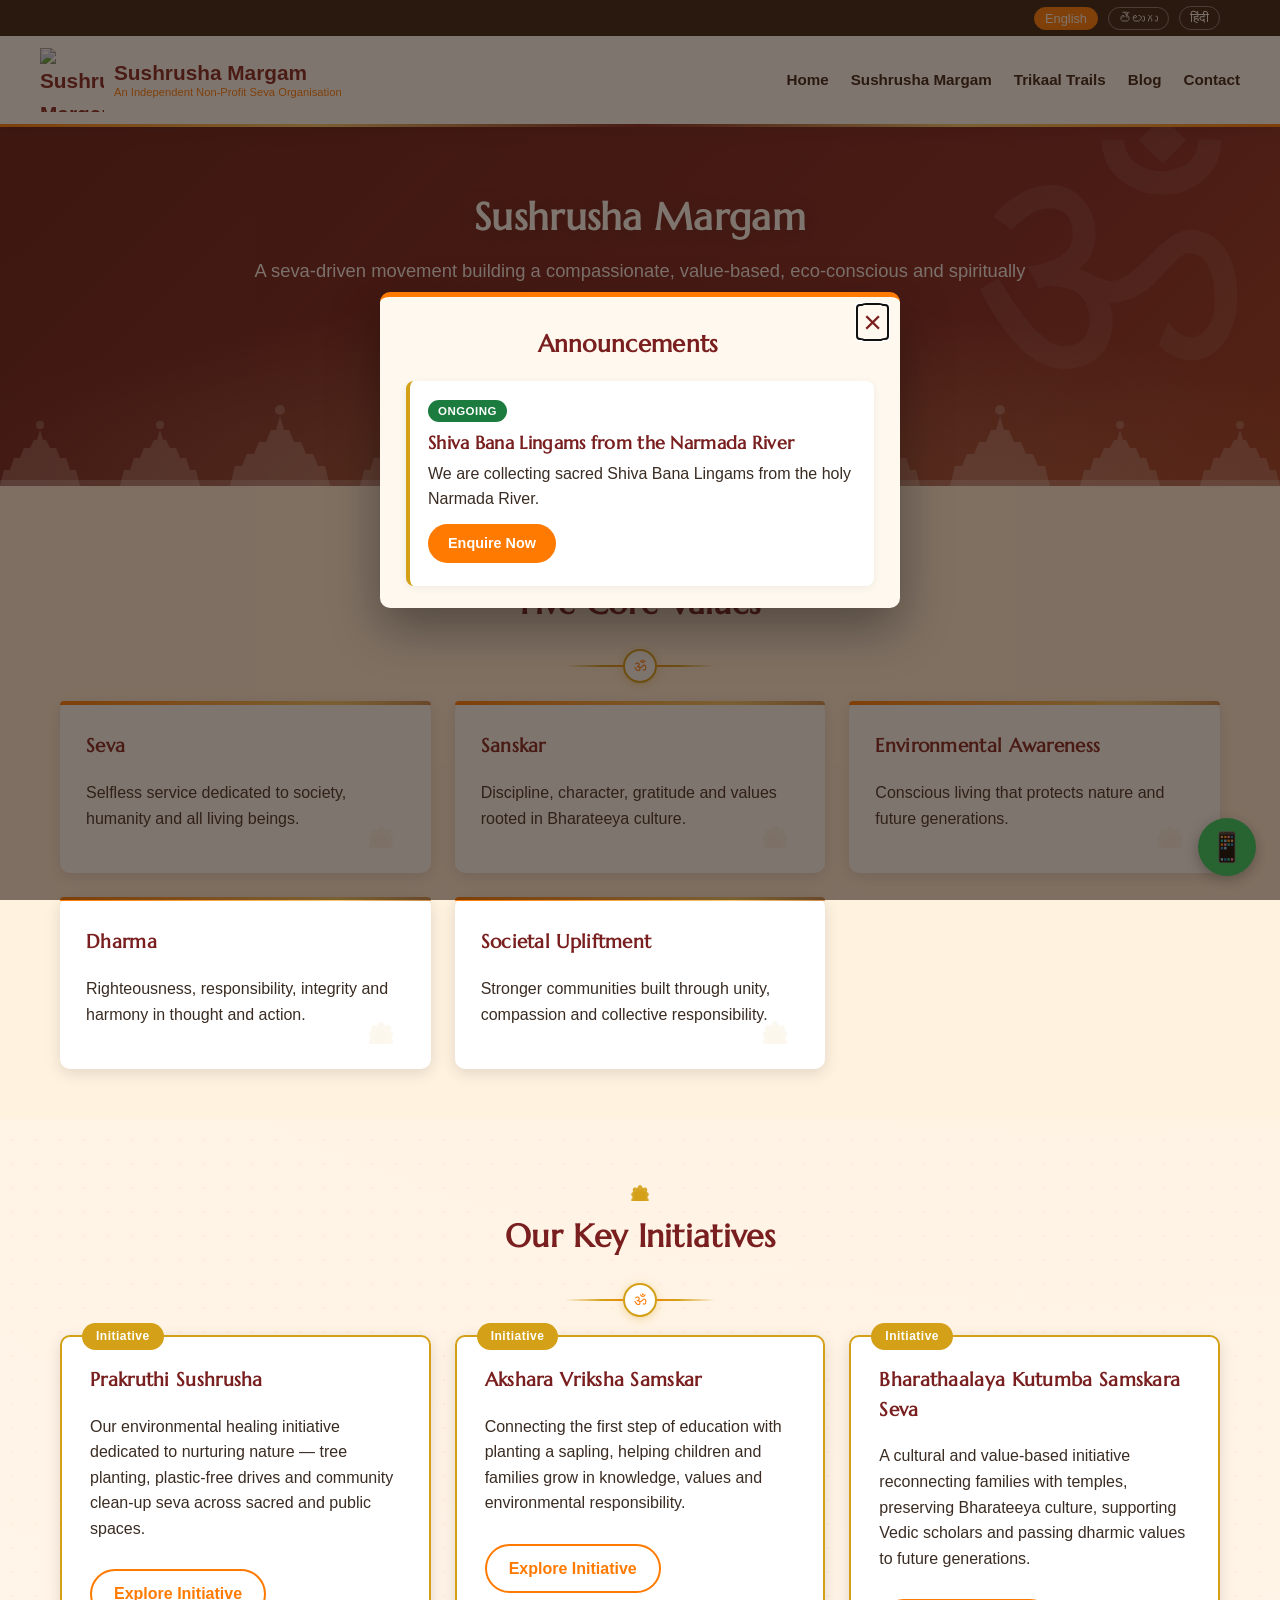
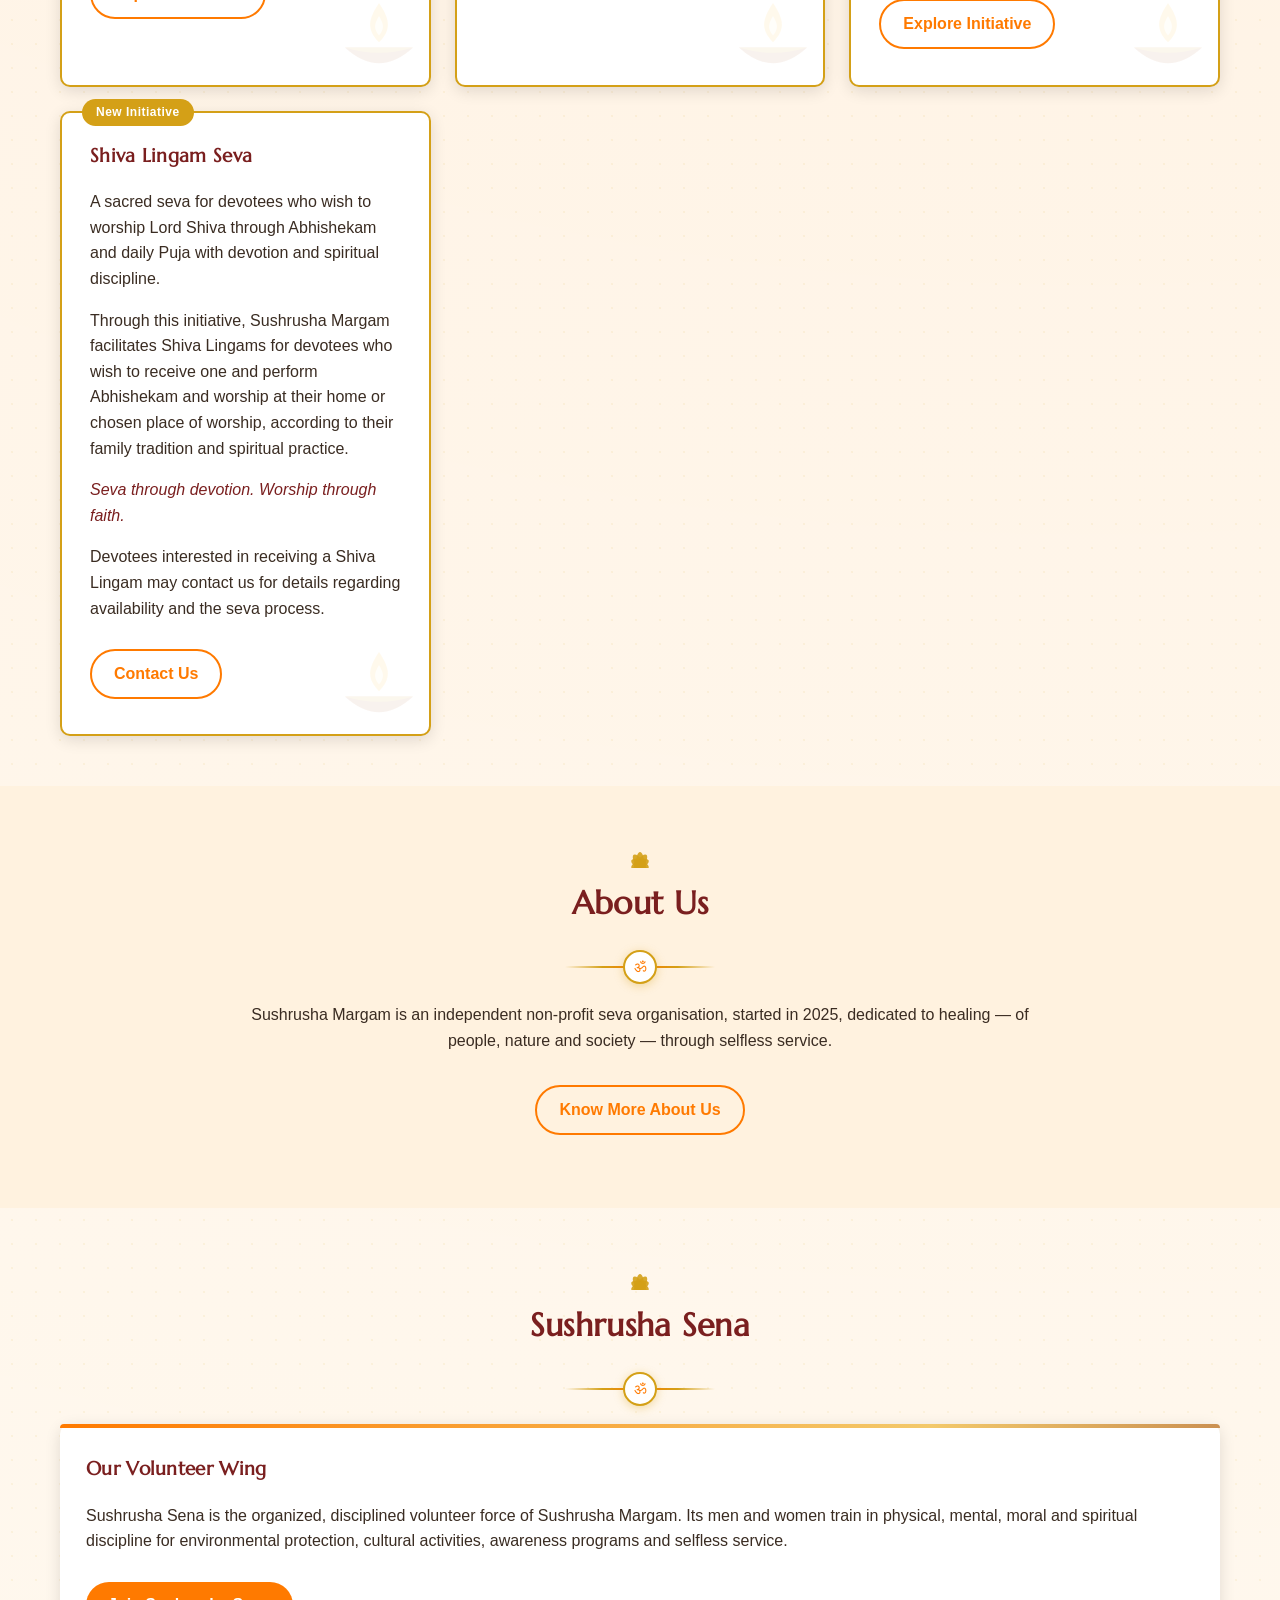
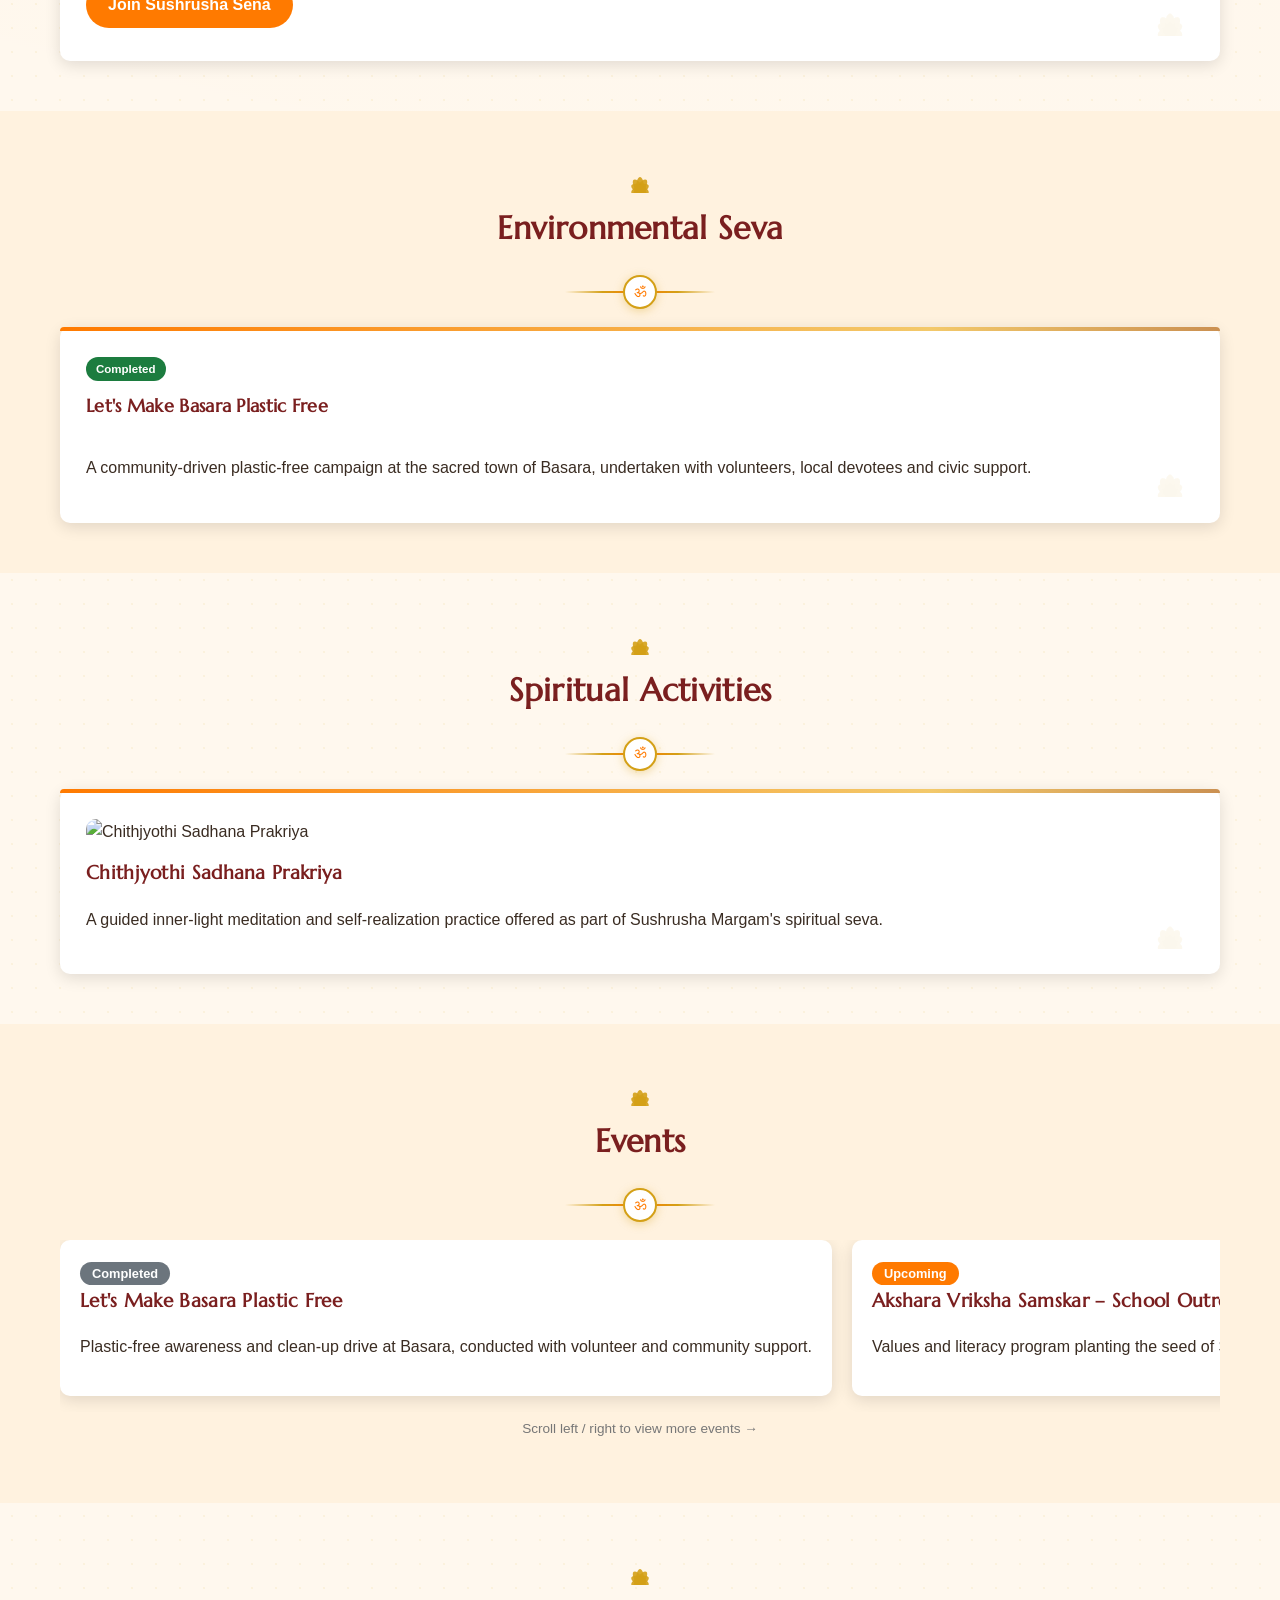
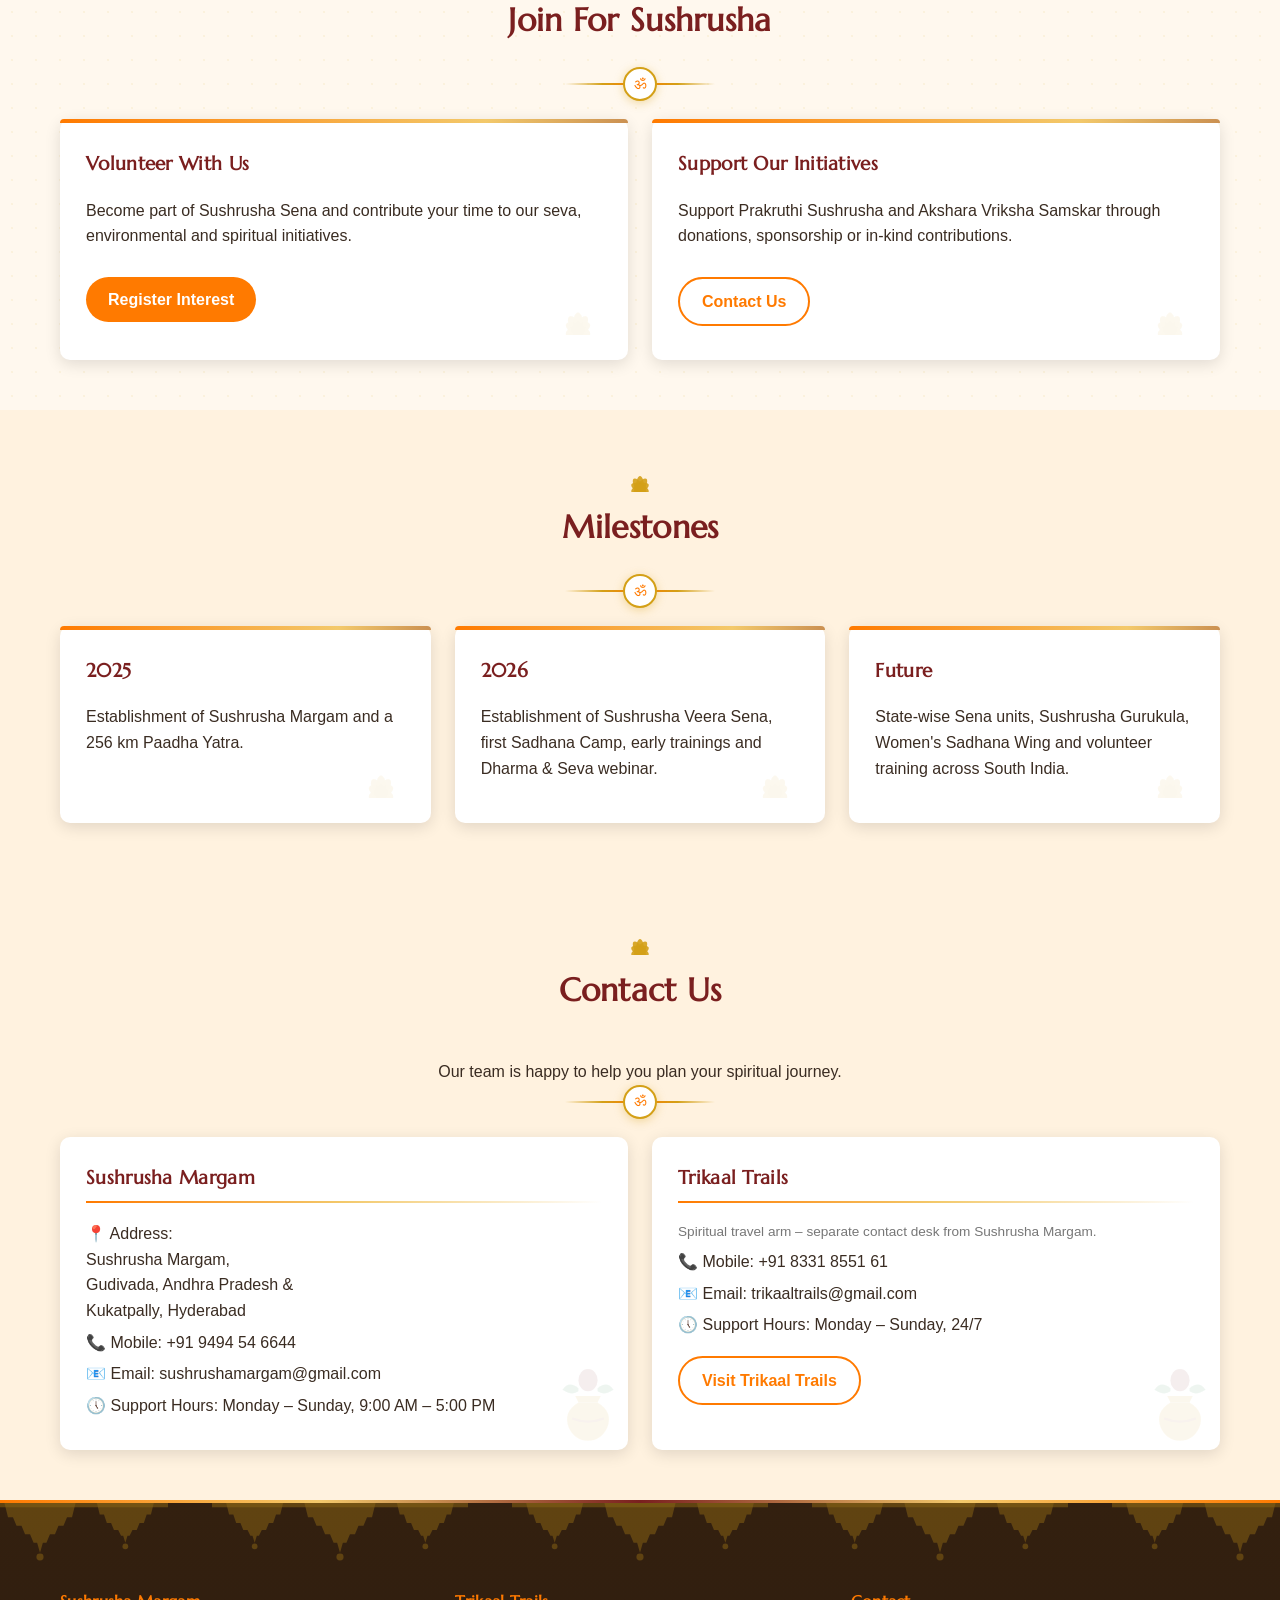
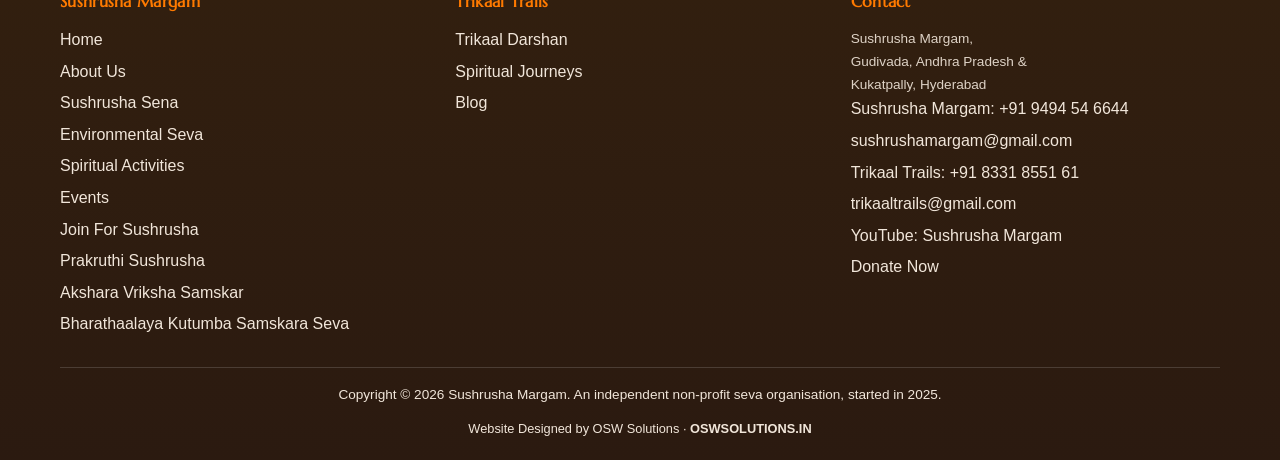
==== index.html @ 9a8a9781 "Update contact address and add announcement popup Address now lists Gudivada, Andhra Pradesh & Kukat" ====
<!DOCTYPE html>
<html lang="en">
<head>
<meta charset="UTF-8">
<meta name="viewport" content="width=device-width, initial-scale=1.0">
<title>Sushrusha Margam &ndash; Seva, Nature &amp; Spirituality</title><link rel="icon" type="image/jpeg" href="assets/sushrusha margam.jpeg">
<link rel="canonical" href="https://sushrushamargam.org/">
<meta property="og:title" content="Sushrusha Margam &ndash; Seva, Nature &amp; Spirituality">
<meta property="og:description" content="Sushrusha Margam - an independent non-profit seva organisation for Seva, Sanskar, environmental awareness, temple seva and spiritual growth, with Trikaal Trails pilgrimage journeys.">
<meta property="og:type" content="website">
<meta property="og:url" content="https://sushrushamargam.org/">
<meta property="og:image" content="https://sushrushamargam.org/assets/sushrusha%20margam.jpeg">
<meta name="twitter:card" content="summary_large_image">
<meta name="description" content="Sushrusha Margam - an independent non-profit seva organisation for Seva, Sanskar, environmental awareness, temple seva and spiritual growth, with Trikaal Trails pilgrimage journeys.">
<meta name="keywords" content="temple visit, Darshan Booking, Sacred journey, Pilgrimage tour, Spiritual retreat, Awakening, Enlightenment, Inner peace, Transformation, Breathwork, Meditation, Mindfulness, Rituals, Yoga, Chakras, Crystals, Energy healing, Grounding, Intuition, Cosmic connection, Divine, Gratitude, Purpose, Surrender, Sadhana, Chithjyothi, Jyothi, Spiritual journey, Darshan ticket, Yatra, Seva, Environmental, Temple renovation, Temple, Temple seva, Volunteer, Sushrusha, Spiritual way, Temple route map, Temple timings, Temple open, Temple close, Puja, Travel, Tour, Trips, Family, Group, Solo, Mantra, Prayer, Religion, Spiritual guidance, Wisdom, Soulwork, Selfcare, Reiki, Spirituality, Spiritual growth, Manifestation, God, Akashic, Consciousness, Empowerment, Historic Pilgrimages, Spiritual Retreat, Heritage temple, Cultural, Budget yatri, Hills, Shrine">
<link rel="stylesheet" href="css/style.css">
</head>
<body>

<div class="lang-bar">
  <div class="container">
    <button data-lang="en" class="active">English</button>
    <button data-lang="te">తెలుగు</button>
    <button data-lang="hi">हिंदी</button>
  </div>
</div>

<header class="site-header">
  <div class="container nav-wrap">
    <div class="logo">
      <img src="assets/sushrusha margam.jpeg" alt="Sushrusha Margam logo">
      <span class="logo-copy">Sushrusha Margam
      <span class="sub">An Independent Non-Profit Seva Organisation</span>
      </span>
    </div>
    <button class="nav-toggle" aria-label="Toggle navigation">&#9776;</button>
    <nav class="main-nav">
      <ul>
        <li><a href="index.html" data-i18n="nav.home">Home</a></li>
        <li class="has-dropdown">
          <a href="#sushrusha" data-i18n="nav.sushrusha">Sushrusha Margam</a>
          <ul class="dropdown-menu">
            <li><a href="about.html">About Us</a></li>
            <li><a href="#sena">Sushrusha Sena</a></li>
            <li><a href="prakruthi-sushrusha.html">Environmental Seva</a></li>
            <li><a href="#spiritual">Spiritual Activities</a></li>
            <li><a href="#events">Events</a></li>
            <li><a href="#join">Join Sushrusha</a></li>
          </ul>
        </li>
        <li class="has-dropdown">
          <a href="trikaal-trails.html" data-i18n="nav.trikaal">Trikaal Trails</a>
          <ul class="dropdown-menu">
            <li><a href="trikaal-trails.html#journeys" data-i18n="nav.trikaalDarshan">Trikaal Darshan</a></li>
            <li><a href="spiritual-journeys.html" data-i18n="nav.spiritualJourney">Spiritual Journeys</a></li>
            <li><a href="trikaal-trails.html#where-we-travel" data-i18n="nav.whereWeTravel">Where We Travel</a></li>
          </ul>
        </li>
        <li><a href="blog.html" data-i18n="nav.blog">Blog</a></li>
        <li><a href="#contact" data-i18n="nav.contact">Contact</a></li>
      </ul>
    </nav>
  </div>
</header>

<section class="hero" id="sushrusha">
  <div class="container">
    <h1 data-i18n="home.hero.title">Sushrusha Margam</h1>
    <p class="tagline">A seva-driven movement building a compassionate, value-based, eco-conscious and spiritually awakened society.</p>
    <div class="badge">Seva &bull; Sanskar &bull; Value &bull; Sustainability</div>
    <a href="https://forms.gle/1nZTn87Z29sHKEpX9" class="btn hero-btn" target="_blank" rel="noopener">Join For Sushrusha</a>
  </div>
</section>

<section class="alt" id="values">
  <div class="container">
    <div class="section-title">
      <h2>Five Core Values</h2>
      <div class="underline"></div>
    </div>
    <div class="grid">
      <div class="card"><h3>Seva</h3><p>Selfless service dedicated to society, humanity and all living beings.</p></div>
      <div class="card"><h3>Sanskar</h3><p>Discipline, character, gratitude and values rooted in Bharateeya culture.</p></div>
      <div class="card"><h3>Environmental Awareness</h3><p>Conscious living that protects nature and future generations.</p></div>
      <div class="card"><h3>Dharma</h3><p>Righteousness, responsibility, integrity and harmony in thought and action.</p></div>
      <div class="card"><h3>Societal Upliftment</h3><p>Stronger communities built through unity, compassion and collective responsibility.</p></div>
    </div>
  </div>
</section>

<!-- ===== Two Key Initiatives (highlighted) ===== -->
<section>
  <div class="container">
    <div class="section-title">
      <h2 data-i18n="home.initiatives.title">Our Key Initiatives</h2>
      <div class="underline"></div>
    </div>
    <div class="initiatives">
      <div class="initiative-card">
        <span class="tag" data-i18n="home.initiatives.prakruthi.tag">Initiative</span>
        <h3 data-i18n="home.initiatives.prakruthi.title">Prakruthi Sushrusha</h3>
        <p data-i18n="home.initiatives.prakruthi.desc">Our environmental healing initiative dedicated to nurturing
        nature &mdash; tree planting, plastic-free drives and community clean-up seva across sacred and public
        spaces.</p>
        <a href="prakruthi-sushrusha.html" class="btn outline">Explore Initiative</a>
      </div>
      <div class="initiative-card">
        <span class="tag" data-i18n="home.initiatives.akshara.tag">Initiative</span>
        <h3>Akshara Vriksha Samskar</h3>
        <p>Connecting the first step of education with planting a sapling, helping children and families grow in
        knowledge, values and environmental responsibility.</p>
        <a href="akshara-vriksha-samskar.html" class="btn outline">Explore Initiative</a>
      </div>
      <div class="initiative-card">
        <span class="tag">Initiative</span>
        <h3>Bharathaalaya Kutumba Samskara Seva</h3>
        <p>A cultural and value-based initiative reconnecting families with temples, preserving Bharateeya culture,
        supporting Vedic scholars and passing dharmic values to future generations.</p>
        <a href="bharathaalaya-seva.html" class="btn outline">Explore Initiative</a>
      </div>
      <div class="initiative-card">
        <span class="tag">New Initiative</span>
        <h3>Shiva Lingam Seva</h3>
        <p>A sacred seva for devotees who wish to worship Lord Shiva through Abhishekam and daily Puja with
        devotion and spiritual discipline.</p>
        <p>Through this initiative, Sushrusha Margam facilitates Shiva Lingams for devotees who wish to receive one
        and perform Abhishekam and worship at their home or chosen place of worship, according to their family
        tradition and spiritual practice.</p>
        <p style="font-style:italic;color:var(--maroon);">Seva through devotion. Worship through faith.</p>
        <p>Devotees interested in receiving a Shiva Lingam may contact us for details regarding availability and the
        seva process.</p>
        <a href="#contact" class="btn outline">Contact Us</a>
      </div>
    </div>
  </div>
</section>

<!-- ===== About Us ===== -->
<section class="alt" id="about">
  <div class="container">
    <div class="section-title">
      <h2 data-i18n="nav.about">About Us</h2>
      <div class="underline"></div>
    </div>
    <p data-i18n="home.footer.about" style="max-width:800px;margin:0 auto;text-align:center;">Sushrusha Margam is an
  independent, non-profit, dharma-based spiritual seva organization dedicated to nurturing disciplined individuals,
  responsible families and value-based communities through Seva, Dharma, discipline and spiritual awareness.</p>
    <p style="text-align:center;margin-top:20px;"><a href="about.html" class="btn outline">Know More About Us</a></p>
  </div>
</section>

<!-- ===== Sushrusha Sena ===== -->
<section id="sena">
  <div class="container">
    <div class="section-title">
      <h2 data-i18n="nav.sena">Sushrusha Sena</h2>
      <div class="underline"></div>
    </div>
    <div class="grid">
      <div class="card">
        <h3>Our Volunteer Wing</h3>
        <p>Sushrusha Sena is the organized, disciplined volunteer force of Sushrusha Margam. Its men and women train
        in physical, mental, moral and spiritual discipline for environmental protection, cultural activities,
        awareness programs and selfless service.</p>
        <a href="https://forms.gle/1nZTn87Z29sHKEpX9" class="btn" target="_blank" rel="noopener">Join Sushrusha Sena</a>
      </div>
    </div>
  </div>
</section>

<!-- ===== Environmental Seva ===== -->
<section class="alt" id="environmental">
  <div class="container">
    <div class="section-title">
      <h2 data-i18n="home.env.title">Environmental Seva</h2>
      <div class="underline"></div>
    </div>
    <div class="grid">
      <div class="card package-card">
        <span class="status" data-i18n="home.env.basara.status">Completed</span>
        <h3 data-i18n="home.env.basara.title">Let's Make Basara Plastic Free</h3>
        <p data-i18n="home.env.basara.desc">A community-driven plastic-free campaign at the sacred town of Basara,
        undertaken with volunteers, local devotees and civic support.</p>
      </div>
    </div>
  </div>
</section>

<!-- ===== Spiritual Activities ===== -->
<section id="spiritual">
  <div class="container">
    <div class="section-title">
      <h2 data-i18n="nav.spiritual">Spiritual Activities</h2>
      <div class="underline"></div>
    </div>
    <div class="grid">
      <div class="card">
        <img class="responsive" src="assets/WhatsApp Image 2026-08-13 at 3.52.43 PM.jpeg"
             alt="Chithjyothi Sadhana Prakriya"
             style="border-radius:var(--radius);margin-bottom:14px;">
        <h3 data-i18n="home.chithjyothi.title">Chithjyothi Sadhana Prakriya</h3>
        <p data-i18n="home.chithjyothi.desc">A guided inner-light meditation and self-realization practice offered
        as part of Sushrusha Margam's spiritual seva.</p>
      </div>
    </div>
  </div>
</section>

<!-- ===== Events (left-to-right scroll) ===== -->
<section class="alt" id="events">
  <div class="container">
    <div class="section-title">
      <h2 data-i18n="home.events.title">Events</h2>
      <div class="underline"></div>
    </div>
    <div class="events-scroll scroll-x">
      <div class="event-card">
        <span class="status-pill completed">Completed</span>
        <h3>Let's Make Basara Plastic Free</h3>
        <p>Plastic-free awareness and clean-up drive at Basara, conducted with volunteer and community support.</p>
      </div>
      <div class="event-card">
        <span class="status-pill upcoming">Upcoming</span>
        <h3>Akshara Vriksha Samskar &ndash; School Outreach</h3>
        <p>Values and literacy program planting the seed of Samskaram among young students.</p>
      </div>
      <div class="event-card">
        <span class="status-pill upcoming">Upcoming</span>
        <h3>Prakruthi Sushrusha &ndash; Tree Plantation Drive</h3>
        <p>Community tree-planting seva across public spaces and temple surroundings.</p>
      </div>
      <div class="event-card">
        <span class="status-pill upcoming">Upcoming</span>
        <h3>Chithjyothi Sadhana Prakriya &ndash; Meditation Camp</h3>
        <p>A guided group session of the inner-light meditation practice, open to all devotees.</p>
      </div>
    </div>
    <p class="scroll-hint" data-i18n="home.events.hint">Scroll left / right to view more events &rarr;</p>
  </div>
</section>

<!-- ===== Join For Sushrusha ===== -->
<section id="join">
  <div class="container">
    <div class="section-title">
      <h2 data-i18n="nav.join">Join For Sushrusha</h2>
      <div class="underline"></div>
    </div>
    <div class="grid">
      <div class="card">
        <h3>Volunteer With Us</h3>
        <p>Become part of Sushrusha Sena and contribute your time to our seva, environmental and spiritual
        initiatives.</p>
        <a href="https://forms.gle/1nZTn87Z29sHKEpX9" class="btn" target="_blank" rel="noopener">Register Interest</a>
      </div>
      <div class="card">
        <h3>Support Our Initiatives</h3>
        <p>Support Prakruthi Sushrusha and Akshara Vriksha Samskar through donations, sponsorship or in-kind
        contributions.</p>
        <a href="#contact" class="btn outline">Contact Us</a>
      </div>
    </div>
  </div>
</section>

<section class="alt" id="milestones">
  <div class="container">
    <div class="section-title">
      <h2>Milestones</h2>
      <div class="underline"></div>
    </div>
    <div class="grid">
      <div class="card"><h3>2025</h3><p>Establishment of Sushrusha Margam and a 256 km Paadha Yatra.</p></div>
      <div class="card"><h3>2026</h3><p>Establishment of Sushrusha Veera Sena, first Sadhana Camp, early trainings and Dharma &amp; Seva webinar.</p></div>
      <div class="card"><h3>Future</h3><p>State-wise Sena units, Sushrusha Gurukula, Women's Sadhana Wing and volunteer training across South India.</p></div>
    </div>
  </div>
</section>

<!-- ===== Contact ===== -->
<section class="alt" id="contact">
  <div class="container">
    <div class="section-title">
      <h2 data-i18n="contact.title">Contact Us</h2>
      <p data-i18n="contact.desc">Our team is happy to help you plan your spiritual journey.</p>
      <div class="underline"></div>
    </div>
    <div class="contact-grid">
      <div class="contact-card">
        <h3 data-i18n="contact.sushrusha">Sushrusha Margam</h3>
        <p>&#128205; <span data-i18n="contact.address">Address</span>:<br>
        Sushrusha Margam,<br>
        Gudivada, Andhra Pradesh &amp;<br>
        Kukatpally, Hyderabad</p>
        <p>&#128222; <span data-i18n="contact.mobile">Mobile</span>: +91 9494 54 6644</p>
        <p>&#128231; <span data-i18n="contact.email">Email</span>: sushrushamargam@gmail.com</p>
        <p>&#128340; <span data-i18n="contact.hours">Support Hours</span>: <span data-i18n="contact.sushrushaHours">Monday &ndash; Sunday, 9:00 AM &ndash; 5:00 PM</span></p>
      </div>
      <div class="contact-card">
        <h3 data-i18n="contact.trikaal">Trikaal Trails</h3>
        <p style="font-size:0.85rem;color:#777;">Spiritual travel arm &ndash; separate contact desk from Sushrusha Margam.</p>
        <p>&#128222; <span data-i18n="contact.mobile">Mobile</span>: +91 8331 8551 61</p>
        <p>&#128231; <span data-i18n="contact.email">Email</span>: trikaaltrails@gmail.com</p>
        <p>&#128340; <span data-i18n="contact.hours">Support Hours</span>: <span data-i18n="contact.trikaalHours">Monday &ndash; Sunday, 9:00 AM &ndash; 5:00 PM</span></p>
        <a href="trikaal-trails.html" class="btn outline">Visit Trikaal Trails</a>
      </div>
    </div>
  </div>
</section>

<footer class="site-footer">
  <div class="container">
    <div class="footer-grid">
      <div>
        <h4>Sushrusha Margam</h4>
        <ul>
          <li><a href="index.html">Home</a></li>
          <li><a href="about.html">About Us</a></li>
          <li><a href="#sena">Sushrusha Sena</a></li>
          <li><a href="#environmental">Environmental Seva</a></li>
          <li><a href="#spiritual">Spiritual Activities</a></li>
          <li><a href="#events">Events</a></li>
          <li><a href="#join">Join For Sushrusha</a></li>
          <li><a href="prakruthi-sushrusha.html">Prakruthi Sushrusha</a></li>
          <li><a href="akshara-vriksha-samskar.html">Akshara Vriksha Samskar</a></li>
          <li><a href="bharathaalaya-seva.html">Bharathaalaya Kutumba Samskara Seva</a></li>
        </ul>
      </div>
      <div>
        <h4>Trikaal Trails</h4>
        <ul>
          <li><a href="trikaal-trails.html">Trikaal Darshan</a></li>
          <li><a href="spiritual-journeys.html">Spiritual Journeys</a></li>
          <li><a href="blog.html">Blog</a></li>
        </ul>
      </div>
      <div>
        <h4>Contact</h4>
        <address class="footer-address">
          Sushrusha Margam,<br>
          Gudivada, Andhra Pradesh &amp;<br>
          Kukatpally, Hyderabad
        </address>
        <ul>
          <li>Sushrusha Margam: +91 9494 54 6644</li>
          <li>sushrushamargam@gmail.com</li>
          <li>Trikaal Trails: +91 8331 8551 61</li>
          <li>trikaaltrails@gmail.com</li>
          <li><a href="https://www.youtube.com/@SushrushaMargam" target="_blank" rel="noopener">YouTube: Sushrusha Margam</a></li>
          <li><a href="#contact">Donate Now</a></li>
        </ul>
      </div>
    </div>
    <p class="footer-bottom" data-i18n="footer.copyright">Copyright &copy; 2026 Sushrusha Margam. An independent non-profit seva organisation, started in 2025.</p>
    <p class="footer-credit">Website Designed by OSW Solutions &middot; <a href="https://oswsolutions.in" target="_blank" rel="noopener">OSWSOLUTIONS.IN</a></p>
  </div>
</footer>

<a href="https://wa.me/919494546644" target="_blank" rel="noopener" class="whatsapp-float" aria-label="Chat with Sushrusha Margam on WhatsApp">&#128241;</a>

<script src="js/i18n.js"></script>
<script src="js/main.js"></script>
</body>
</html>
---- css/style.css ----
/* ===== Shared styles for Sushrusha Margam / Trikaal Trails site ===== */
@import url('https://fonts.googleapis.com/css2?family=Marcellus&family=Noto+Serif+Telugu:wght@400;600;700&display=swap');

:root {
  --saffron: #ff7a00;
  --maroon: #7a1f1f;
  --gold: #d4a017;
  --cream: #fff8ee;
  --dark: #2b1a10;
  --text: #3a2c22;
  --green: #1c7c3f;
  --radius: 10px;
  --shadow: 0 4px 16px rgba(0,0,0,0.12);
}

* { box-sizing: border-box; }

body {
  margin: 0;
  font-family: 'Segoe UI', Tahoma, Verdana, sans-serif;
  color: var(--text);
  background: var(--cream);
  line-height: 1.6;
  overflow-x: hidden;
}

h1, h2, h3, h4 { color: var(--maroon); margin-top: 0; }

a { color: var(--saffron); text-decoration: none; }
a:hover { text-decoration: underline; }

img.responsive { max-width: 100%; height: auto; display: block; }

.container {
  max-width: 1200px;
  margin: 0 auto;
  padding: 0 20px;
}

/* ---- Top language bar ---- */
.lang-bar {
  background: var(--dark);
  color: #fff;
  font-size: 0.85rem;
  padding: 6px 0;
}
.lang-bar .container {
  display: flex;
  justify-content: flex-end;
  align-items: center;
  gap: 10px;
}
.lang-bar button {
  background: transparent;
  border: 1px solid rgba(255,255,255,0.4);
  color: #fff;
  padding: 3px 10px;
  border-radius: 20px;
  cursor: pointer;
  font-size: 0.8rem;
}
.lang-bar button.active,
.lang-bar button:hover {
  background: var(--saffron);
  border-color: var(--saffron);
}

/* ---- Header / Nav ---- */
header.site-header {
  background: #fff;
  box-shadow: var(--shadow);
  position: sticky;
  top: 0;
  z-index: 200;
}
.nav-wrap {
  display: flex;
  align-items: center;
  justify-content: space-between;
  padding: 12px 0;
}
.logo { display: flex; align-items: center; gap: 10px; font-weight: 700; color: var(--maroon); font-size: 1.3rem; }
.logo img { width: 64px; height: 64px; object-fit: contain; display: block; }
.logo-copy { display: flex; flex-direction: column; line-height: 1.2; }
.logo span.sub { display: block; font-size: 0.7rem; color: var(--saffron); font-weight: 400; }

nav.main-nav ul {
  list-style: none;
  display: flex;
  gap: 22px;
  margin: 0;
  padding: 0;
  align-items: center;
}
nav.main-nav li { position: relative; }
nav.main-nav a { color: var(--dark); font-weight: 600; font-size: 0.95rem; }
nav.main-nav a:hover { color: var(--saffron); text-decoration: none; }

nav.main-nav .dropdown-menu {
  display: none;
  position: absolute;
  top: 100%;
  left: 0;
  background: #fff;
  box-shadow: var(--shadow);
  border-radius: var(--radius);
  min-width: 200px;
  padding: 8px 0;
  list-style: none;
  margin: 0;
}
nav.main-nav li:hover .dropdown-menu { display: block; }
nav.main-nav .dropdown-menu li a { display: block; padding: 8px 16px; font-weight: 500; }

.nav-toggle { display: none; background: none; border: none; font-size: 1.6rem; cursor: pointer; color: var(--maroon); }

/* ---- Hero ---- */
.hero {
  background: linear-gradient(135deg, var(--maroon), var(--saffron));
  color: #fff;
  padding: 60px 0;
  text-align: center;
}
.hero h1 { color: #fff; font-size: 2.4rem; margin-bottom: 8px; }
.hero p.tagline { font-size: 1.15rem; opacity: 0.95; max-width: 800px; margin: 0 auto; }
.hero .badge { display: inline-block; margin-top: 14px; background: rgba(255,255,255,0.15); padding: 8px 18px; border-radius: 30px; font-size: 0.9rem; }
.hero .hero-btn { margin-left: 10px; background: #fff; color: var(--maroon); }
.hero .hero-btn:hover { background: var(--gold); color: #fff; }

/* ---- Tabs (Journey / Spiritual / Alone) ---- */
.tabs-nav {
  display: flex;
  justify-content: center;
  gap: 10px;
  flex-wrap: wrap;
  margin: 30px 0 10px;
}
.tabs-nav button {
  background: #fff;
  border: 2px solid var(--saffron);
  color: var(--saffron);
  padding: 10px 26px;
  border-radius: 30px;
  font-weight: 700;
  cursor: pointer;
  transition: 0.2s;
}
.tabs-nav button.active, .tabs-nav button:hover {
  background: var(--saffron);
  color: #fff;
}
.tab-panel { display: none; background: #fff; border-radius: var(--radius); box-shadow: var(--shadow); padding: 30px; max-width: 800px; margin: 0 auto 40px; text-align: center; }
.tab-panel.active { display: block; }
.tab-panel .callout { color: var(--maroon); font-weight: 800; letter-spacing: 1px; margin-top: 10px; font-size: 1.1rem; }

/* ---- Sections ---- */
section { padding: 50px 0; }
section.alt { background: #fff2df; }
.content-page .prose { max-width: 900px; }
.content-page .prose h2 { margin-bottom: 14px; }
.content-page .prose h3 { margin-top: 26px; }
.content-page .prose ul { padding-left: 22px; }
.content-page .prose li { margin-bottom: 8px; }
.content-page .callout { color: var(--maroon); font-weight: 800; letter-spacing: 0.4px; }
.section-title { text-align: center; margin-bottom: 34px; }
.section-title h2 { font-size: 2rem; }
.section-title .underline { width: 70px; height: 4px; background: var(--saffron); margin: 10px auto 0; border-radius: 4px; }

/* ---- Cards grid ---- */
.grid { display: grid; grid-template-columns: repeat(auto-fit, minmax(280px, 1fr)); gap: 24px; }
.card {
  background: #fff;
  border-radius: var(--radius);
  box-shadow: var(--shadow);
  padding: 26px;
  border-top: 4px solid var(--saffron);
}
.card ul { padding-left: 20px; margin: 12px 0; }
.card ul li { margin-bottom: 6px; }
.btn {
  display: inline-block;
  background: var(--saffron);
  color: #fff;
  padding: 10px 22px;
  border-radius: 30px;
  font-weight: 700;
  border: none;
  cursor: pointer;
  margin-top: 12px;
}
.btn:hover { background: var(--maroon); color: #fff; text-decoration: none; }
.btn.outline { background: transparent; color: var(--saffron); border: 2px solid var(--saffron); }
.btn.outline:hover { background: var(--saffron); color: #fff; }

/* ---- Initiatives highlight ---- */
.initiatives { display: grid; grid-template-columns: repeat(auto-fit, minmax(300px, 1fr)); gap: 24px; }
.initiative-card {
  background: #fff;
  border: 2px solid var(--gold);
  border-radius: var(--radius);
  padding: 28px;
  box-shadow: var(--shadow);
  position: relative;
}
.initiative-card .tag {
  position: absolute; top: -14px; left: 20px;
  background: var(--gold); color: #fff;
  padding: 4px 14px; border-radius: 20px; font-size: 0.75rem; font-weight: 700; letter-spacing: 0.5px;
}

/* ---- Package cards (Trikaal upcoming packages) ---- */
.package-card { display: flex; flex-direction: column; height: 100%; }
.package-card h3 { font-size: 1.15rem; }
.package-card .status {
  align-self: flex-start;
  background: var(--green);
  color: #fff;
  font-size: 0.72rem;
  font-weight: 700;
  padding: 3px 10px;
  border-radius: 20px;
  margin-bottom: 10px;
}
.package-card .status.completed { background: #6c757d; }
.package-card .meta { font-size: 0.88rem; color: #555; margin: 4px 0; }
.package-card .price { font-weight: 800; color: var(--maroon); font-size: 1.1rem; margin-top: auto; padding-top: 10px; }

/* ---- Inclusions / Exclusions / Price panels (journey detail + listing) ---- */
.package-info { display: grid; grid-template-columns: repeat(auto-fit, minmax(260px, 1fr)); gap: 22px; margin-top: 10px; }
.info-panel { background: #fff; border-radius: var(--radius); box-shadow: var(--shadow); padding: 24px; border-top: 4px solid var(--gold); }
.info-panel.incl { border-top-color: var(--green); }
.info-panel.excl { border-top-color: var(--maroon); }
.info-panel h3 { font-size: 1.1rem; margin-bottom: 12px; }
.info-panel ul { padding-left: 20px; margin: 0; }
.info-panel ul li { margin-bottom: 7px; }
.price-note { background: #fff2df; border-left: 4px solid var(--gold); border-radius: 6px; padding: 16px 20px; font-size: 0.92rem; }

/* ---- Footer address block ---- */
.footer-address { font-size: 0.85rem; line-height: 1.7; opacity: 0.9; font-style: normal; }

/* ---- Journeys table + horizontal scroll ---- */
.scroll-x {
  overflow-x: auto;
  -webkit-overflow-scrolling: touch;
  cursor: grab;
  scroll-behavior: smooth;
  padding-bottom: 10px;
}
.scroll-x:active { cursor: grabbing; }
.scroll-x::-webkit-scrollbar { height: 8px; }
.scroll-x::-webkit-scrollbar-thumb { background: var(--saffron); border-radius: 4px; }

table.journeys-table {
  width: 100%;
  min-width: 700px;
  border-collapse: collapse;
  background: #fff;
  box-shadow: var(--shadow);
  border-radius: var(--radius);
  overflow: hidden;
}
table.journeys-table th, table.journeys-table td {
  padding: 14px 16px;
  text-align: left;
  border-bottom: 1px solid #eee;
  white-space: nowrap;
}
table.journeys-table th { background: var(--maroon); color: #fff; }
table.journeys-table tr:hover td { background: #fff2df; }
.status-pill { padding: 4px 12px; border-radius: 20px; font-size: 0.8rem; font-weight: 700; color: #fff; }
.status-pill.upcoming { background: var(--saffron); }
.status-pill.completed { background: #6c757d; }

.journey-filter { display: flex; flex-wrap: wrap; justify-content: center; gap: 12px; margin-bottom: 24px; }
.journey-filter button { background: #fff; border: 2px solid var(--maroon); color: var(--maroon); padding: 8px 20px; border-radius: 30px; font-weight: 700; cursor: pointer; }
.journey-filter button.active { background: var(--maroon); color: #fff; }

/* ---- Events left-right scroll ---- */
.events-scroll {
  display: flex;
  gap: 20px;
  overflow-x: auto;
  padding-bottom: 16px;
  scroll-snap-type: x mandatory;
}
.events-scroll .event-card {
  scroll-snap-align: start;
  min-width: 280px;
  background: #fff;
  border-radius: var(--radius);
  box-shadow: var(--shadow);
  padding: 20px;
  flex: 0 0 auto;
}
.events-scroll .event-card .status { display: inline-block; margin-bottom: 8px; }
.scroll-hint { text-align: center; font-size: 0.85rem; color: #777; margin-top: 6px; }

/* ---- Journey detail sections ---- */
.journey-detail { background: #fff; border-radius: var(--radius); box-shadow: var(--shadow); padding: 32px; margin-bottom: 40px; scroll-margin-top: 100px; }
.journey-detail h3 { font-size: 1.5rem; }
.journey-detail .day-block { margin-bottom: 18px; padding-left: 14px; border-left: 3px solid var(--saffron); }
.journey-detail .day-block h4 { margin-bottom: 6px; color: var(--dark); }
.journey-detail .highlights ul { columns: 2; }
.note-box { background: #fff2df; border-left: 4px solid var(--gold); padding: 14px 18px; margin-top: 20px; font-size: 0.9rem; }

/* ---- Contact ---- */
.contact-grid { display: grid; grid-template-columns: repeat(auto-fit, minmax(300px, 1fr)); gap: 24px; }
.contact-card { background: #fff; border-radius: var(--radius); box-shadow: var(--shadow); padding: 26px; }
.contact-card h3 { border-bottom: 2px solid var(--saffron); padding-bottom: 10px; }
.contact-card p { margin: 6px 0; }

form.enquiry { max-width: 600px; margin: 0 auto; background: #fff; padding: 30px; border-radius: var(--radius); box-shadow: var(--shadow); }
form.enquiry input, form.enquiry select, form.enquiry textarea {
  width: 100%; padding: 10px; margin-bottom: 14px; border: 1px solid #ddd; border-radius: 6px; font-family: inherit;
}

/* ---- Footer ---- */
footer.site-footer { background: var(--dark); color: #f1e6da; padding: 40px 0 20px; }
footer.site-footer h4 { color: var(--saffron); margin-bottom: 12px; }
footer.site-footer a { color: #f1e6da; }
.footer-grid { display: grid; grid-template-columns: repeat(auto-fit, minmax(220px, 1fr)); gap: 26px; margin-bottom: 24px; }
.footer-grid ul { list-style: none; padding: 0; margin: 0; }
.footer-grid ul li { margin-bottom: 6px; }
.footer-bottom { text-align: center; border-top: 1px solid rgba(255,255,255,0.15); padding-top: 16px; font-size: 0.85rem; }
.footer-credit { text-align: center; margin: 8px 0 0; font-size: 0.8rem; color: #f1e6da; }
.footer-credit a { color: var(--saffron); font-weight: 700; }
.destinations-list { font-size: 0.85rem; line-height: 1.8; opacity: 0.9; }

/* ---- WhatsApp float ---- */
.whatsapp-float {
  position: fixed;
  bottom: 24px;
  right: 24px;
  background: #25D366;
  width: 58px;
  height: 58px;
  border-radius: 50%;
  display: flex;
  align-items: center;
  justify-content: center;
  box-shadow: 0 4px 14px rgba(0,0,0,0.3);
  z-index: 500;
  font-size: 1.8rem;
  color: #fff;
}
.whatsapp-float:hover { transform: scale(1.08); text-decoration: none; }

/* ---- Responsive ---- */
@media (max-width: 900px) {
  nav.main-nav ul { position: absolute; top: 100%; left: 0; right: 0; background: #fff; flex-direction: column; align-items: flex-start; padding: 10px 20px; box-shadow: var(--shadow); display: none; }
  nav.main-nav ul.open { display: flex; }
  nav.main-nav li { width: 100%; }
  nav.main-nav .dropdown-menu { position: static; box-shadow: none; padding-left: 12px; display: none; }
  nav.main-nav li.open .dropdown-menu { display: block; }
  .nav-toggle { display: block; }
  .journey-detail .highlights ul { columns: 1; }
}

@media (max-width: 520px) {
  .logo img { width: 48px; height: 48px; }
  .logo { font-size: 1.05rem; }
  .logo span.sub { font-size: 0.6rem; }
  .hero .hero-btn { margin: 14px 0 0; }
}

/* =====================================================================
   DEVOTIONAL LAYER
   Temple-inspired typography, gold ornamentation and gentle motion.
   Everything below is additive - it re-skins the base styles above.
   ===================================================================== */

:root {
  --gold-light: #f3c96b;
  --gold-deep: #b8860b;
  --ease-soft: cubic-bezier(0.22, 0.61, 0.36, 1);
}

html { scroll-behavior: smooth; }

/* Fine gold lattice, like a temple floor pattern behind the cream. */
body {
  background-color: var(--cream);
  background-image:
    radial-gradient(circle, rgba(212,160,23,0.10) 0.5px, transparent 1.4px),
    radial-gradient(circle at 85% -10%, rgba(255,122,0,0.07), transparent 55%);
  background-size: 24px 24px, 100% 100%;
}

h1, h2, h3, h4 { font-family: 'Marcellus', 'Georgia', 'Segoe UI', serif; letter-spacing: 0.3px; }
:lang(te) body, html[lang="te"] body { font-family: 'Noto Serif Telugu', 'Segoe UI', sans-serif; }

/* ---- Header: gold thread + sticky shrink ---- */
header.site-header {
  border-bottom: 3px solid transparent;
  border-image: linear-gradient(90deg, var(--saffron), var(--gold-light), var(--maroon), var(--gold-light), var(--saffron)) 1;
  transition: box-shadow 0.35s var(--ease-soft), background 0.35s var(--ease-soft);
}
header.site-header.scrolled { background: rgba(255,255,255,0.94); backdrop-filter: blur(8px); box-shadow: 0 8px 24px rgba(122,31,31,0.16); }

/* Nav links draw a saffron thread on hover. */
nav.main-nav > ul > li > a { position: relative; padding-bottom: 4px; transition: color 0.25s; }
nav.main-nav > ul > li > a::after {
  content: '';
  position: absolute; left: 0; bottom: 0; height: 2px; width: 0;
  background: linear-gradient(90deg, var(--saffron), var(--gold-light));
  border-radius: 2px;
  transition: width 0.3s var(--ease-soft);
}
nav.main-nav > ul > li > a:hover::after { width: 100%; }

@media (min-width: 901px) {
  nav.main-nav .dropdown-menu {
    display: block;
    opacity: 0; visibility: hidden;
    transform: translateY(12px);
    transition: opacity 0.25s var(--ease-soft), transform 0.25s var(--ease-soft), visibility 0.25s;
    border-top: 3px solid var(--saffron);
  }
  nav.main-nav li:hover .dropdown-menu { opacity: 1; visibility: visible; transform: translateY(0); }
  nav.main-nav .dropdown-menu li a { transition: background 0.2s, padding-left 0.25s var(--ease-soft); }
  nav.main-nav .dropdown-menu li a:hover { background: #fff2df; padding-left: 22px; text-decoration: none; }
}

/* ---- Hero: slow aarti-like glow, Om watermark, falling petals ---- */
.hero {
  position: relative;
  overflow: hidden;
  background: linear-gradient(135deg, #5d1414 0%, var(--maroon) 32%, #c4551a 68%, var(--saffron) 100%);
  background-size: 220% 220%;
  animation: auraShift 20s ease-in-out infinite;
}
.hero::before {
  content: '\0950';
  position: absolute; right: 3%; top: 50%;
  transform: translateY(-50%);
  font-size: 20rem; line-height: 1;
  font-family: 'Noto Serif Telugu', serif;
  color: #fff; opacity: 0.08;
  pointer-events: none;
  animation: omBreath 7s ease-in-out infinite;
}
.hero::after {
  content: '';
  position: absolute; left: 50%; bottom: -55%;
  width: 120%; height: 110%;
  transform: translateX(-50%);
  background: radial-gradient(ellipse at center, rgba(255,214,140,0.30), transparent 62%);
  pointer-events: none;
  animation: diyaGlow 5s ease-in-out infinite;
}
.hero .container { position: relative; z-index: 2; }
.hero h1 { text-shadow: 0 2px 18px rgba(0,0,0,0.28); }
.hero .badge {
  border: 1px solid rgba(255,255,255,0.35);
  backdrop-filter: blur(4px);
  animation: badgeGlow 4s ease-in-out infinite;
}

.petal {
  position: absolute; top: -8%;
  width: 10px; height: 14px;
  background: linear-gradient(180deg, var(--gold-light), var(--saffron));
  border-radius: 50% 50% 50% 50% / 60% 60% 40% 40%;
  opacity: 0.75;
  pointer-events: none;
  z-index: 1;
  animation: petalFall linear infinite;
}

/* Badge + button sit on one row: align their middles, not their text baselines. */
.hero .badge, .hero .hero-btn {
  vertical-align: middle;
  margin-top: 18px;
  line-height: 1.4;
}
.hero .hero-btn { margin-left: 12px; }

/* ---- Section titles: gold ornament with an Om medallion ---- */
.section-title h2 { position: relative; display: inline-block; }
.section-title .underline {
  position: relative;
  width: 150px; height: 2px;
  background: linear-gradient(90deg, transparent, var(--gold), var(--saffron), var(--gold), transparent);
  border-radius: 0;
}
.section-title .underline::after {
  content: '\0950';
  position: absolute; left: 50%; top: 50%;
  transform: translate(-50%, -50%);
  width: 30px; height: 30px;
  display: flex; align-items: center; justify-content: center;
  background: #fff;
  color: var(--saffron);
  font-size: 0.95rem;
  border: 2px solid var(--gold);
  border-radius: 50%;
  box-shadow: 0 2px 10px rgba(212,160,23,0.35);
  animation: omSpinGlow 6s ease-in-out infinite;
}

/* ---- Cards: flowing gold crest, lift on hover ---- */
.card, .initiative-card, .contact-card, .journey-detail, .events-scroll .event-card {
  position: relative;
  transition: transform 0.4s var(--ease-soft), box-shadow 0.4s var(--ease-soft);
}
.card { border-top-color: transparent; }
.card::before {
  content: '';
  position: absolute; top: -4px; left: 0; right: 0; height: 4px;
  border-radius: var(--radius) var(--radius) 0 0;
  background: linear-gradient(90deg, var(--saffron), var(--gold-light), var(--maroon), var(--gold-light), var(--saffron));
  background-size: 300% 100%;
  animation: goldFlow 8s linear infinite;
}
.card:hover, .initiative-card:hover, .contact-card:hover, .events-scroll .event-card:hover {
  transform: translateY(-7px);
  box-shadow: 0 18px 38px rgba(122,31,31,0.18);
}
.initiative-card .tag { transition: transform 0.3s var(--ease-soft); }
.initiative-card:hover .tag { transform: translateY(-3px) scale(1.05); }
.contact-card h3 { border-bottom: none; position: relative; }
.contact-card h3::after {
  content: '';
  position: absolute; left: 0; bottom: 0; height: 2px; width: 100%;
  background: linear-gradient(90deg, var(--saffron), var(--gold-light), transparent);
}

/* ---- Buttons: lamp-light sweep ---- */
.btn, .tabs-nav button, .journey-filter button, .lang-bar button {
  position: relative;
  overflow: hidden;
  transition: transform 0.3s var(--ease-soft), background 0.3s, color 0.3s, box-shadow 0.3s;
}
.btn::after {
  content: '';
  position: absolute; top: 0; left: -130%;
  width: 55%; height: 100%;
  background: linear-gradient(120deg, transparent, rgba(255,255,255,0.5), transparent);
  transform: skewX(-22deg);
}
.btn:hover::after { animation: shineSweep 0.85s var(--ease-soft); }
.btn:hover { transform: translateY(-2px); box-shadow: 0 10px 22px rgba(255,122,0,0.32); }
.btn.outline:hover { box-shadow: 0 10px 22px rgba(122,31,31,0.22); }
.tabs-nav button:hover, .journey-filter button:hover { transform: translateY(-2px); box-shadow: 0 8px 18px rgba(255,122,0,0.25); }
.tabs-nav button.active { box-shadow: 0 8px 20px rgba(255,122,0,0.35); }

/* ---- Tabs / panels ---- */
.tab-panel { border-top: 4px solid transparent; }
.tab-panel.active { animation: riseIn 0.5s var(--ease-soft); }
.tab-panel .callout { color: var(--maroon); }

/* ---- Journeys table ---- */
table.journeys-table th { background: linear-gradient(135deg, #5d1414, var(--maroon)); letter-spacing: 0.4px; }
table.journeys-table tbody tr { transition: background 0.3s, box-shadow 0.3s; }
table.journeys-table tbody tr:hover { box-shadow: inset 4px 0 0 var(--saffron); }
.status-pill.upcoming { animation: pillPulse 2.6s ease-in-out infinite; }
.journey-detail .day-block { transition: border-color 0.3s, background 0.3s, padding-left 0.3s var(--ease-soft); border-radius: 0 6px 6px 0; }
.journey-detail .day-block:hover { border-left-color: var(--gold); background: #fff8ee; padding-left: 20px; }
.note-box { position: relative; }

/* ---- Footer: gold thread on top, links slide ---- */
footer.site-footer {
  border-top: 3px solid transparent;
  border-image: linear-gradient(90deg, var(--saffron), var(--gold-light), var(--maroon), var(--gold-light), var(--saffron)) 1;
  background: linear-gradient(180deg, #33200f, var(--dark));
}
.footer-grid ul li a { display: inline-block; transition: transform 0.25s var(--ease-soft), color 0.25s; }
.footer-grid ul li a:hover { transform: translateX(5px); color: var(--saffron); text-decoration: none; }

/* ---- WhatsApp float: gentle prayer-bell pulse ---- */
.whatsapp-float { transition: transform 0.3s var(--ease-soft), box-shadow 0.3s; }
.whatsapp-float::before {
  content: '';
  position: absolute; inset: 0;
  border-radius: 50%;
  box-shadow: 0 0 0 0 rgba(37,211,102,0.55);
  animation: bellRing 2.6s ease-out infinite;
}

/* ---- Back to top (created by main.js) ---- */
.to-top {
  position: fixed; bottom: 96px; right: 24px;
  width: 46px; height: 46px;
  display: flex; align-items: center; justify-content: center;
  background: linear-gradient(135deg, var(--saffron), var(--gold-deep));
  color: #fff; font-size: 1.2rem;
  border: none; border-radius: 50%;
  box-shadow: 0 4px 14px rgba(0,0,0,0.28);
  cursor: pointer; z-index: 499;
  opacity: 0; visibility: hidden; transform: translateY(14px);
  transition: opacity 0.35s var(--ease-soft), transform 0.35s var(--ease-soft), visibility 0.35s;
}
.to-top.show { opacity: 1; visibility: visible; transform: translateY(0); }
.to-top:hover { transform: translateY(-3px) scale(1.06); }

/* ---- Scroll reveal (class applied by main.js, so no-JS pages stay visible) ---- */
.reveal { opacity: 0; transform: translateY(26px); transition: opacity 0.75s var(--ease-soft), transform 0.75s var(--ease-soft); }
.reveal.in-view { opacity: 1; transform: none; }

/* ---- Keyframes ---- */
@keyframes auraShift {
  0%, 100% { background-position: 0% 50%; }
  50% { background-position: 100% 50%; }
}
@keyframes omBreath {
  0%, 100% { opacity: 0.07; transform: translateY(-50%) scale(1); }
  50% { opacity: 0.13; transform: translateY(-50%) scale(1.05); }
}
@keyframes diyaGlow {
  0%, 100% { opacity: 0.55; }
  50% { opacity: 1; }
}
@keyframes badgeGlow {
  0%, 100% { box-shadow: 0 0 0 rgba(255,214,140,0); }
  50% { box-shadow: 0 0 22px rgba(255,214,140,0.55); }
}
@keyframes omSpinGlow {
  0%, 100% { box-shadow: 0 2px 10px rgba(212,160,23,0.35); transform: translate(-50%, -50%) scale(1); }
  50% { box-shadow: 0 2px 20px rgba(255,122,0,0.6); transform: translate(-50%, -50%) scale(1.1); }
}
@keyframes goldFlow {
  0% { background-position: 0% 0; }
  100% { background-position: 300% 0; }
}
@keyframes shineSweep {
  0% { left: -130%; }
  100% { left: 130%; }
}
@keyframes riseIn {
  from { opacity: 0; transform: translateY(18px); }
  to { opacity: 1; transform: none; }
}
@keyframes pillPulse {
  0%, 100% { box-shadow: 0 0 0 0 rgba(255,122,0,0.5); }
  50% { box-shadow: 0 0 0 7px rgba(255,122,0,0); }
}
@keyframes bellRing {
  0% { box-shadow: 0 0 0 0 rgba(37,211,102,0.55); }
  70% { box-shadow: 0 0 0 18px rgba(37,211,102,0); }
  100% { box-shadow: 0 0 0 0 rgba(37,211,102,0); }
}
@keyframes petalFall {
  0% { transform: translateY(0) rotate(0deg); opacity: 0; }
  10% { opacity: 0.8; }
  100% { transform: translateY(420px) rotate(360deg); opacity: 0; }
}

@media (max-width: 900px) {
  .hero::before { font-size: 12rem; right: -4%; }
  .to-top { bottom: 90px; right: 18px; }
}

/* =====================================================================
   DEVOTIONAL ARTWORK
   Hand-drawn inline SVG (embedded as data URIs, so nothing loads from
   the network): temple gopurams, diyas, lotus and kalash motifs.
   ===================================================================== */

:root {
  /* Gopuram skyline - three stepped temple towers on a low wall. */
  --art-gopuram-light: url("data:image/svg+xml,%3Csvg xmlns='http://www.w3.org/2000/svg' viewBox='0 0 360 90'%3E%3Cg fill='%23ffffff' fill-opacity='0.22'%3E%3Cpath d='M20 90 L24 74 L30 74 L34 62 L40 62 L44 52 L50 52 L54 44 L57 44 L60 34 L63 44 L66 44 L70 52 L76 52 L80 62 L86 62 L90 74 L96 74 L100 90 Z'/%3E%3Ccircle cx='60' cy='29' r='4'/%3E%3Cpath d='M130 90 L135 70 L142 70 L147 58 L154 58 L159 46 L166 46 L171 34 L176 34 L180 20 L184 34 L189 34 L194 46 L201 46 L206 58 L213 58 L218 70 L225 70 L230 90 Z'/%3E%3Ccircle cx='180' cy='14' r='5'/%3E%3Cpath d='M260 90 L264 74 L270 74 L274 62 L280 62 L284 52 L290 52 L294 44 L297 44 L300 34 L303 44 L306 44 L310 52 L316 52 L320 62 L326 62 L330 74 L336 74 L340 90 Z'/%3E%3Ccircle cx='300' cy='29' r='4'/%3E%3Crect x='0' y='84' width='360' height='6'/%3E%3C/g%3E%3C/svg%3E");
  --art-gopuram-gold: url("data:image/svg+xml,%3Csvg xmlns='http://www.w3.org/2000/svg' viewBox='0 0 360 90'%3E%3Cg fill='%23d4a017' fill-opacity='0.55'%3E%3Cpath d='M20 90 L24 74 L30 74 L34 62 L40 62 L44 52 L50 52 L54 44 L57 44 L60 34 L63 44 L66 44 L70 52 L76 52 L80 62 L86 62 L90 74 L96 74 L100 90 Z'/%3E%3Ccircle cx='60' cy='29' r='4'/%3E%3Cpath d='M130 90 L135 70 L142 70 L147 58 L154 58 L159 46 L166 46 L171 34 L176 34 L180 20 L184 34 L189 34 L194 46 L201 46 L206 58 L213 58 L218 70 L225 70 L230 90 Z'/%3E%3Ccircle cx='180' cy='14' r='5'/%3E%3Cpath d='M260 90 L264 74 L270 74 L274 62 L280 62 L284 52 L290 52 L294 44 L297 44 L300 34 L303 44 L306 44 L310 52 L316 52 L320 62 L326 62 L330 74 L336 74 L340 90 Z'/%3E%3Ccircle cx='300' cy='29' r='4'/%3E%3Crect x='0' y='84' width='360' height='6'/%3E%3C/g%3E%3C/svg%3E");

  /* Lotus in bloom - five petals. */
  --art-lotus: url("data:image/svg+xml,%3Csvg xmlns='http://www.w3.org/2000/svg' viewBox='0 0 64 34'%3E%3Cg fill='%23d4a017' fill-opacity='0.9'%3E%3Cellipse cx='32' cy='30' rx='4.5' ry='13'/%3E%3Cellipse cx='32' cy='30' rx='4.5' ry='12' transform='rotate(34 32 30)'/%3E%3Cellipse cx='32' cy='30' rx='4.5' ry='12' transform='rotate(-34 32 30)'/%3E%3Cellipse cx='32' cy='30' rx='4.5' ry='10' transform='rotate(66 32 30)'/%3E%3Cellipse cx='32' cy='30' rx='4.5' ry='10' transform='rotate(-66 32 30)'/%3E%3C/g%3E%3C/svg%3E");
  --art-lotus-bullet: url("data:image/svg+xml,%3Csvg xmlns='http://www.w3.org/2000/svg' viewBox='0 0 20 20'%3E%3Cg fill='%23ff7a00'%3E%3Cellipse cx='10' cy='14' rx='2' ry='6'/%3E%3Cellipse cx='10' cy='14' rx='2' ry='5.5' transform='rotate(38 10 14)'/%3E%3Cellipse cx='10' cy='14' rx='2' ry='5.5' transform='rotate(-38 10 14)'/%3E%3C/g%3E%3C/svg%3E");

  /* Diya - lit oil lamp. */
  --art-diya: url("data:image/svg+xml,%3Csvg xmlns='http://www.w3.org/2000/svg' viewBox='0 0 32 32'%3E%3Cpath d='M16 3 C20 9 21 13 16 18 C11 13 12 9 16 3' fill='%23ffb300'/%3E%3Cpath d='M16 8 C17.8 11 18.2 12.8 16 15.4 C13.8 12.8 14.2 11 16 8' fill='%23fff3c4'/%3E%3Cpath d='M3 20 Q16 32 29 20 Z' fill='%23a8541c'/%3E%3Cpath d='M3 20 Q16 24 29 20 Z' fill='%23d4a017'/%3E%3C/svg%3E");

  /* Kalash - sacred pot with coconut and mango leaves. */
  --art-kalash: url("data:image/svg+xml,%3Csvg xmlns='http://www.w3.org/2000/svg' viewBox='0 0 40 52'%3E%3Cellipse cx='20' cy='12' rx='6' ry='7' fill='%237a1f1f'/%3E%3Cpath d='M14 17 Q8 12 4 18 Q10 22 14 19 Z' fill='%231c7c3f'/%3E%3Cpath d='M26 17 Q32 12 36 18 Q30 22 26 19 Z' fill='%231c7c3f'/%3E%3Cpath d='M12 22 h16 l-2 4 h-12 Z' fill='%23d4a017'/%3E%3Cpath d='M14 26 Q4 32 8 42 Q12 50 20 50 Q28 50 32 42 Q36 32 26 26 Z' fill='%23d4a017'/%3E%3Cpath d='M10 36 Q20 40 30 36' stroke='%23a8541c' stroke-width='1.5' fill='none'/%3E%3C/svg%3E");
}

/* ---- Hero artwork (elements injected by main.js) ---- */
.hero-glow {
  position: absolute; left: 50%; bottom: -60%;
  width: 130%; height: 120%;
  transform: translateX(-50%);
  background: radial-gradient(ellipse at center, rgba(255,214,140,0.32), transparent 62%);
  pointer-events: none; z-index: 0;
  animation: diyaGlow 5s ease-in-out infinite;
}
.hero-skyline {
  position: absolute; left: 0; right: 0; bottom: 0;
  height: 90px;
  background-image: var(--art-gopuram-light);
  background-repeat: repeat-x;
  background-position: bottom center;
  background-size: 360px 90px;
  pointer-events: none; z-index: 1;
}
.hero-lamps {
  position: absolute; left: 0; right: 0; bottom: 62px;
  height: 34px;
  display: flex; justify-content: center; gap: 46px;
  pointer-events: none; z-index: 2;
}
.hero-lamps i {
  width: 30px; height: 30px;
  background: var(--art-diya) center/contain no-repeat;
  filter: drop-shadow(0 0 10px rgba(255,190,80,0.85));
  animation: flameFlicker 2.4s ease-in-out infinite;
}
.hero-lamps i:nth-child(2) { animation-delay: 0.5s; }
.hero-lamps i:nth-child(3) { animation-delay: 1s; }
.hero-lamps i:nth-child(4) { animation-delay: 1.5s; }
.hero-lamps i:nth-child(5) { animation-delay: 2s; }
.hero { padding-bottom: 110px; }
.hero::after { content: none; }

/* ---- Lotus above every section heading ---- */
.section-title { position: relative; }
.section-title::before {
  content: '';
  display: block;
  width: 60px; height: 32px;
  margin: 0 auto 10px;
  background: var(--art-lotus) center/contain no-repeat;
  animation: lotusSway 6s ease-in-out infinite;
}

/* ---- Card watermarks (kept inside the box so the gold crest is not clipped) ---- */
.card::after, .initiative-card::after, .contact-card::after {
  content: '';
  position: absolute; right: 8px; bottom: 6px;
  width: 84px; height: 84px;
  opacity: 0.07;
  pointer-events: none;
  transition: opacity 0.4s var(--ease-soft), transform 0.4s var(--ease-soft);
}
.card::after { background: var(--art-lotus) center/contain no-repeat; }
.initiative-card::after { background: var(--art-diya) center/contain no-repeat; }
.contact-card::after { background: var(--art-kalash) center/contain no-repeat; width: 64px; height: 84px; }
.card:hover::after, .initiative-card:hover::after, .contact-card:hover::after {
  opacity: 0.16;
  transform: scale(1.08) rotate(-4deg);
}

/* ---- Lotus bullets in content lists ---- */
.card ul li, .journey-detail .highlights ul li, .content-page .prose ul li, .contact-card ul li {
  list-style-image: var(--art-lotus-bullet);
}

/* ---- Diya marker on each itinerary day ---- */
.journey-detail .day-block h4 { position: relative; padding-left: 26px; }
.journey-detail .day-block h4::before {
  content: '';
  position: absolute; left: 0; top: 50%;
  transform: translateY(-50%);
  width: 20px; height: 20px;
  background: var(--art-diya) center/contain no-repeat;
}

/* ---- Footer crowned with a gold temple skyline ---- */
footer.site-footer { position: relative; padding-top: 86px; }
footer.site-footer::before {
  content: '';
  position: absolute; left: 0; right: 0; top: 0;
  height: 64px;
  background-image: var(--art-gopuram-gold);
  background-repeat: repeat-x;
  background-position: top center;
  background-size: 300px 64px;
  transform: scaleY(-1);
  opacity: 0.5;
  pointer-events: none;
}

/* ---- Note boxes get a small kalash ---- */
.note-box { padding-left: 56px; }
.note-box::before {
  content: '';
  position: absolute; left: 14px; top: 50%;
  transform: translateY(-50%);
  width: 26px; height: 34px;
  background: var(--art-kalash) center/contain no-repeat;
  opacity: 0.75;
}

@keyframes flameFlicker {
  0%, 100% { transform: scale(1) translateY(0); filter: drop-shadow(0 0 8px rgba(255,190,80,0.8)); }
  50% { transform: scale(1.09) translateY(-2px); filter: drop-shadow(0 0 16px rgba(255,205,110,1)); }
}
@keyframes lotusSway {
  0%, 100% { transform: scale(1) rotate(0deg); }
  50% { transform: scale(1.07) rotate(3deg); }
}

@media (max-width: 700px) {
  .hero-lamps { gap: 24px; }
  .hero-lamps i:nth-child(n+4) { display: none; }
}

/* =====================================================================
   JOURNEY CARDS
   The Spiritual Journeys listing shows one card per pilgrimage: just
   enough to browse and compare. Routes, day-wise itineraries and package
   inclusions live on each journey's own detail page.
   ===================================================================== */

.journeys-grid {
  display: grid;
  grid-template-columns: repeat(auto-fill, minmax(min(330px, 100%), 1fr));
  gap: 28px;
}

.journey-card {
  display: flex;
  flex-direction: column;
  min-width: 0;
  background: #fff;
  border: 1px solid rgba(212,160,23,0.30);
  border-radius: 16px;
  overflow: hidden;
  box-shadow: 0 6px 20px rgba(122,31,31,0.10);
  transition: transform 0.4s var(--ease-soft), box-shadow 0.4s var(--ease-soft), border-color 0.4s;
}
.journey-card:hover {
  transform: translateY(-8px);
  border-color: var(--gold);
  box-shadow: 0 22px 44px rgba(122,31,31,0.20);
}

/* ---- Banner: temple skyline over an aarti gradient ---- */
.journey-card .jc-banner {
  position: relative;
  min-height: 128px;
  padding: 18px 22px 34px;
  background: linear-gradient(135deg, #5d1414 0%, var(--maroon) 38%, #c4551a 76%, var(--saffron) 100%);
  color: #fff;
  overflow: hidden;
  display: flex;
  flex-direction: column;
  justify-content: flex-end;
}
.journey-card .jc-banner::before {
  content: '\0950';
  position: absolute; right: 14px; top: 50%;
  transform: translateY(-50%);
  font-size: 5.6rem; line-height: 1;
  font-family: 'Noto Serif Telugu', serif;
  color: #fff; opacity: 0.13;
  pointer-events: none;
}
.journey-card .jc-banner::after {
  content: '';
  position: absolute; left: 0; right: 0; bottom: 0;
  height: 42px;
  background-image: var(--art-gopuram-light);
  background-repeat: repeat-x;
  background-position: bottom center;
  background-size: 220px 42px;
  pointer-events: none;
}
.journey-card .jc-status {
  position: absolute; top: 14px; right: 14px;
  z-index: 2;
}
.journey-card .jc-dates {
  position: relative; z-index: 2;
  font-family: 'Marcellus', Georgia, serif;
  font-size: 1.12rem;
  letter-spacing: 0.3px;
  text-shadow: 0 2px 10px rgba(0,0,0,0.3);
}
.journey-card .jc-region {
  position: relative; z-index: 2;
  font-size: 0.72rem;
  font-weight: 700;
  letter-spacing: 1.4px;
  text-transform: uppercase;
  opacity: 0.85;
  margin-bottom: 4px;
}

/* ---- Body: title, one-line route, quick facts ---- */
.journey-card .jc-body { padding: 22px 24px 0; flex: 1 1 auto; min-width: 0; }
.journey-card .jc-body h3, .journey-card .jc-route { overflow-wrap: anywhere; }
.journey-card .jc-body h3 {
  font-size: 1.16rem;
  line-height: 1.38;
  margin: 0 0 10px;
}
.journey-card .jc-route {
  font-size: 0.9rem;
  color: #6d5a4b;
  margin: 0 0 16px;
}
.journey-card .jc-chips { display: flex; flex-wrap: wrap; gap: 8px; }
.journey-card .jc-chips span {
  background: #fff4e3;
  border: 1px solid rgba(212,160,23,0.38);
  color: var(--maroon);
  font-size: 0.76rem;
  font-weight: 700;
  padding: 4px 12px;
  border-radius: 20px;
  white-space: nowrap;
}

/* ---- Foot: price and the single call to action ---- */
.journey-card .jc-foot {
  display: flex;
  align-items: center;
  justify-content: space-between;
  gap: 14px;
  flex-wrap: wrap;
  min-width: 0;
  margin-top: 20px;
  padding: 16px 24px 22px;
  border-top: 1px dashed rgba(212,160,23,0.45);
}
.journey-card .jc-price strong {
  display: block;
  font-family: 'Marcellus', Georgia, serif;
  font-size: 1.3rem;
  color: var(--maroon);
  line-height: 1.2;
}
.journey-card .jc-price small { font-size: 0.72rem; color: #8a7565; }
.journey-card .jc-foot .btn { margin-top: 0; padding: 9px 20px; font-size: 0.9rem; }
.journey-card.is-completed .jc-banner { filter: saturate(0.55); }

/* Shown by main.js when a filter matches nothing. */
.journeys-empty {
  display: none;
  text-align: center;
  color: #8a7565;
  padding: 30px 0 0;
}
.journeys-empty.show { display: block; }

/* =====================================================================
   JOURNEY DETAIL PAGE
   ===================================================================== */

.journey-hero .journey-facts {
  display: flex;
  flex-wrap: wrap;
  gap: 10px;
  justify-content: center;
  margin-top: 18px;
  position: relative;
  z-index: 2;
}
.journey-hero .journey-facts span {
  background: rgba(255,255,255,0.16);
  border: 1px solid rgba(255,255,255,0.38);
  backdrop-filter: blur(4px);
  padding: 7px 16px;
  border-radius: 24px;
  font-size: 0.86rem;
  font-weight: 600;
}
.journey-hero .status-pill { position: relative; z-index: 2; display: inline-block; margin-bottom: 12px; }

.journey-breadcrumb { font-size: 0.88rem; color: #8a7565; padding: 18px 0 0; }
.journey-breadcrumb a { font-weight: 600; }

.journey-summary {
  display: grid;
  grid-template-columns: repeat(auto-fit, minmax(170px, 1fr));
  gap: 14px;
  margin: 0 0 28px;
}
.journey-summary div {
  background: #fff;
  border: 1px solid rgba(212,160,23,0.30);
  border-radius: 12px;
  padding: 16px 18px;
}
.journey-summary dt, .journey-summary .label {
  font-size: 0.72rem;
  font-weight: 700;
  letter-spacing: 1.1px;
  text-transform: uppercase;
  color: #a08a74;
  margin-bottom: 4px;
}
.journey-summary .value { font-family: 'Marcellus', Georgia, serif; font-size: 1.05rem; color: var(--maroon); }

.journey-cta { display: flex; flex-wrap: wrap; gap: 14px; align-items: center; margin-top: 26px; }
.journey-cta .btn { margin-top: 0; }

.experience-tags { display: flex; flex-wrap: wrap; gap: 8px; margin: 4px 0 18px; padding: 0; }
.experience-tags span {
  background: #fff4e3;
  border: 1px solid rgba(212,160,23,0.38);
  color: var(--green);
  font-size: 0.8rem;
  font-weight: 700;
  padding: 4px 12px;
  border-radius: 20px;
}
.journey-detail > p strong { color: var(--maroon); }

@media (max-width: 520px) {
  .journeys-grid { grid-template-columns: 1fr; }
  .journey-card .jc-banner::before { font-size: 4.4rem; }
}

/* Respect users who prefer less motion. */
@media (prefers-reduced-motion: reduce) {
  * { animation-duration: 0.001ms !important; animation-iteration-count: 1 !important; transition-duration: 0.001ms !important; scroll-behavior: auto !important; }
  .reveal { opacity: 1; transform: none; }
  .petal { display: none; }
}

/* ---- Announcement popup ---- */
body.announce-open { overflow: hidden; }
.announce-overlay {
  position: fixed;
  inset: 0;
  z-index: 2000;
  background: rgba(43,26,16,0.6);
  display: flex;
  align-items: center;
  justify-content: center;
  padding: 16px;
  animation: announceFade 0.3s ease-out;
}
.announce-box {
  position: relative;
  background: var(--cream);
  border-top: 5px solid var(--saffron);
  border-radius: var(--radius);
  box-shadow: 0 20px 50px rgba(0,0,0,0.35);
  width: 100%;
  max-width: 520px;
  max-height: calc(100vh - 32px);
  overflow-y: auto;
  padding: 28px 26px 22px;
  animation: announceRise 0.35s ease-out;
}
.announce-box h2 {
  font-family: 'Marcellus', serif;
  text-align: center;
  margin-bottom: 18px;
  padding-right: 24px;
}
.announce-close {
  position: absolute;
  top: 8px;
  right: 12px;
  background: none;
  border: none;
  font-size: 2rem;
  line-height: 1;
  color: var(--maroon);
  cursor: pointer;
}
.announce-close:hover { color: var(--saffron); }
.announce-item {
  background: #fff;
  border-left: 4px solid var(--gold);
  border-radius: 8px;
  padding: 16px 18px;
  margin-bottom: 14px;
  box-shadow: 0 2px 8px rgba(0,0,0,0.06);
}
.announce-item:last-child { margin-bottom: 0; }
.announce-item h3 { font-size: 1.1rem; margin: 6px 0 4px; }
.announce-item p { margin: 4px 0 10px; }
.announce-item .btn { margin-top: 2px; padding: 8px 20px; font-size: 0.9rem; }
.announce-tag {
  display: inline-block;
  background: var(--green);
  color: #fff;
  font-size: 0.72rem;
  font-weight: 600;
  letter-spacing: 0.04em;
  text-transform: uppercase;
  padding: 2px 10px;
  border-radius: 20px;
}
.announce-date { font-weight: 600; color: var(--maroon); }
@keyframes announceFade { from { opacity: 0; } to { opacity: 1; } }
@keyframes announceRise { from { opacity: 0; transform: translateY(20px); } to { opacity: 1; transform: none; } }
@media (prefers-reduced-motion: reduce) {
  .announce-overlay, .announce-box { animation: none; }
}
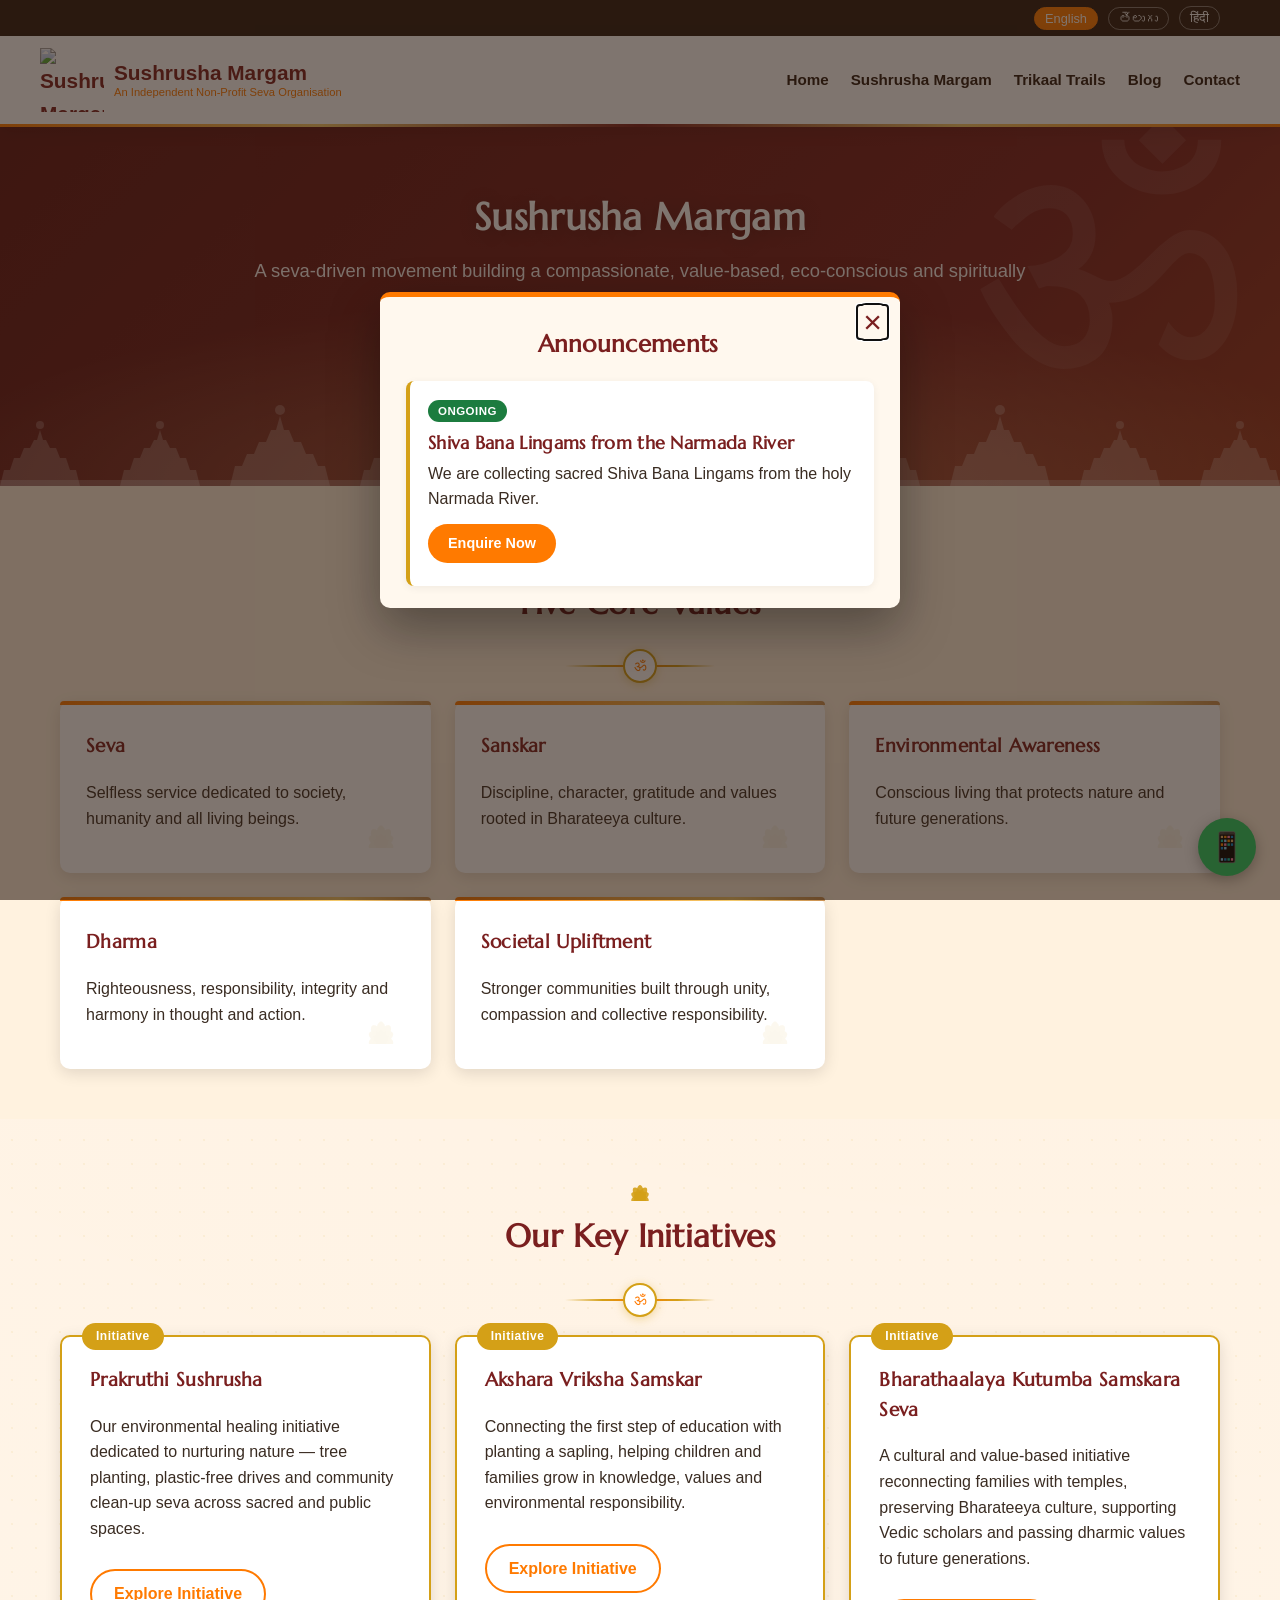
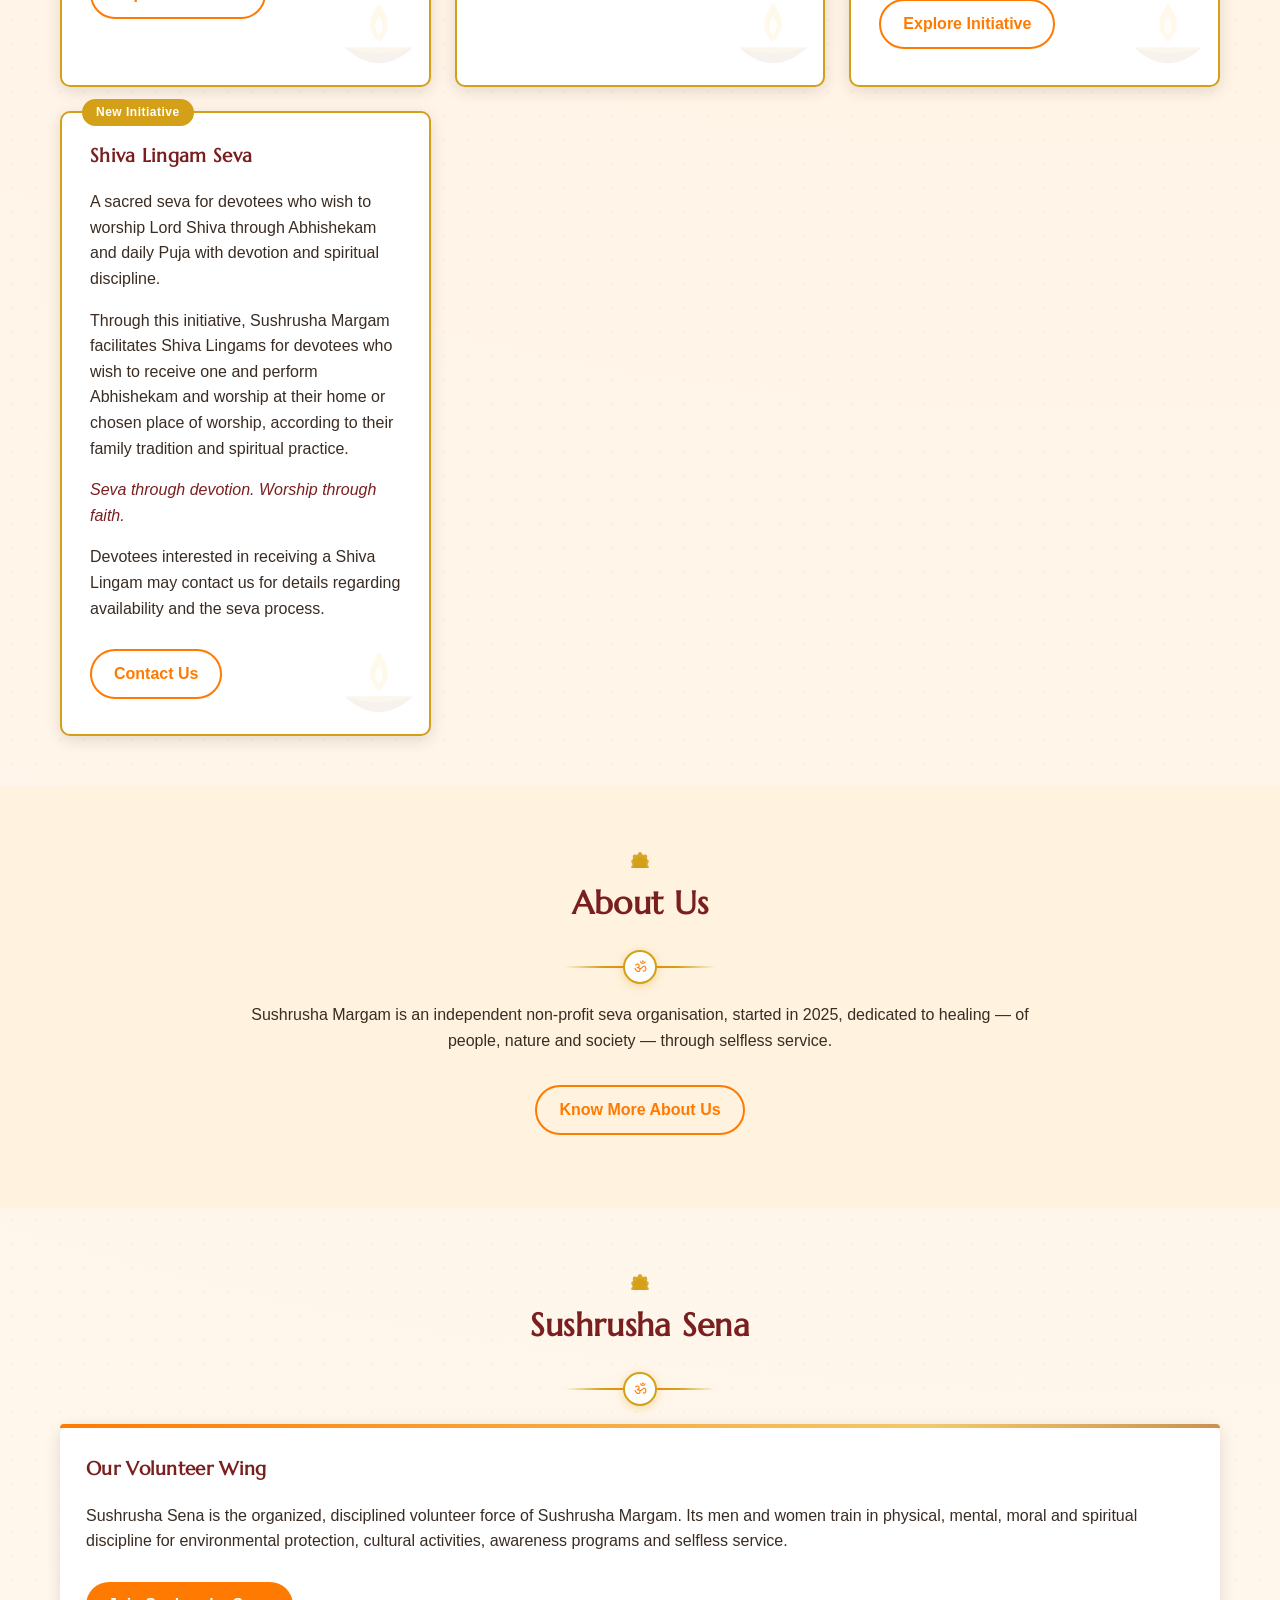
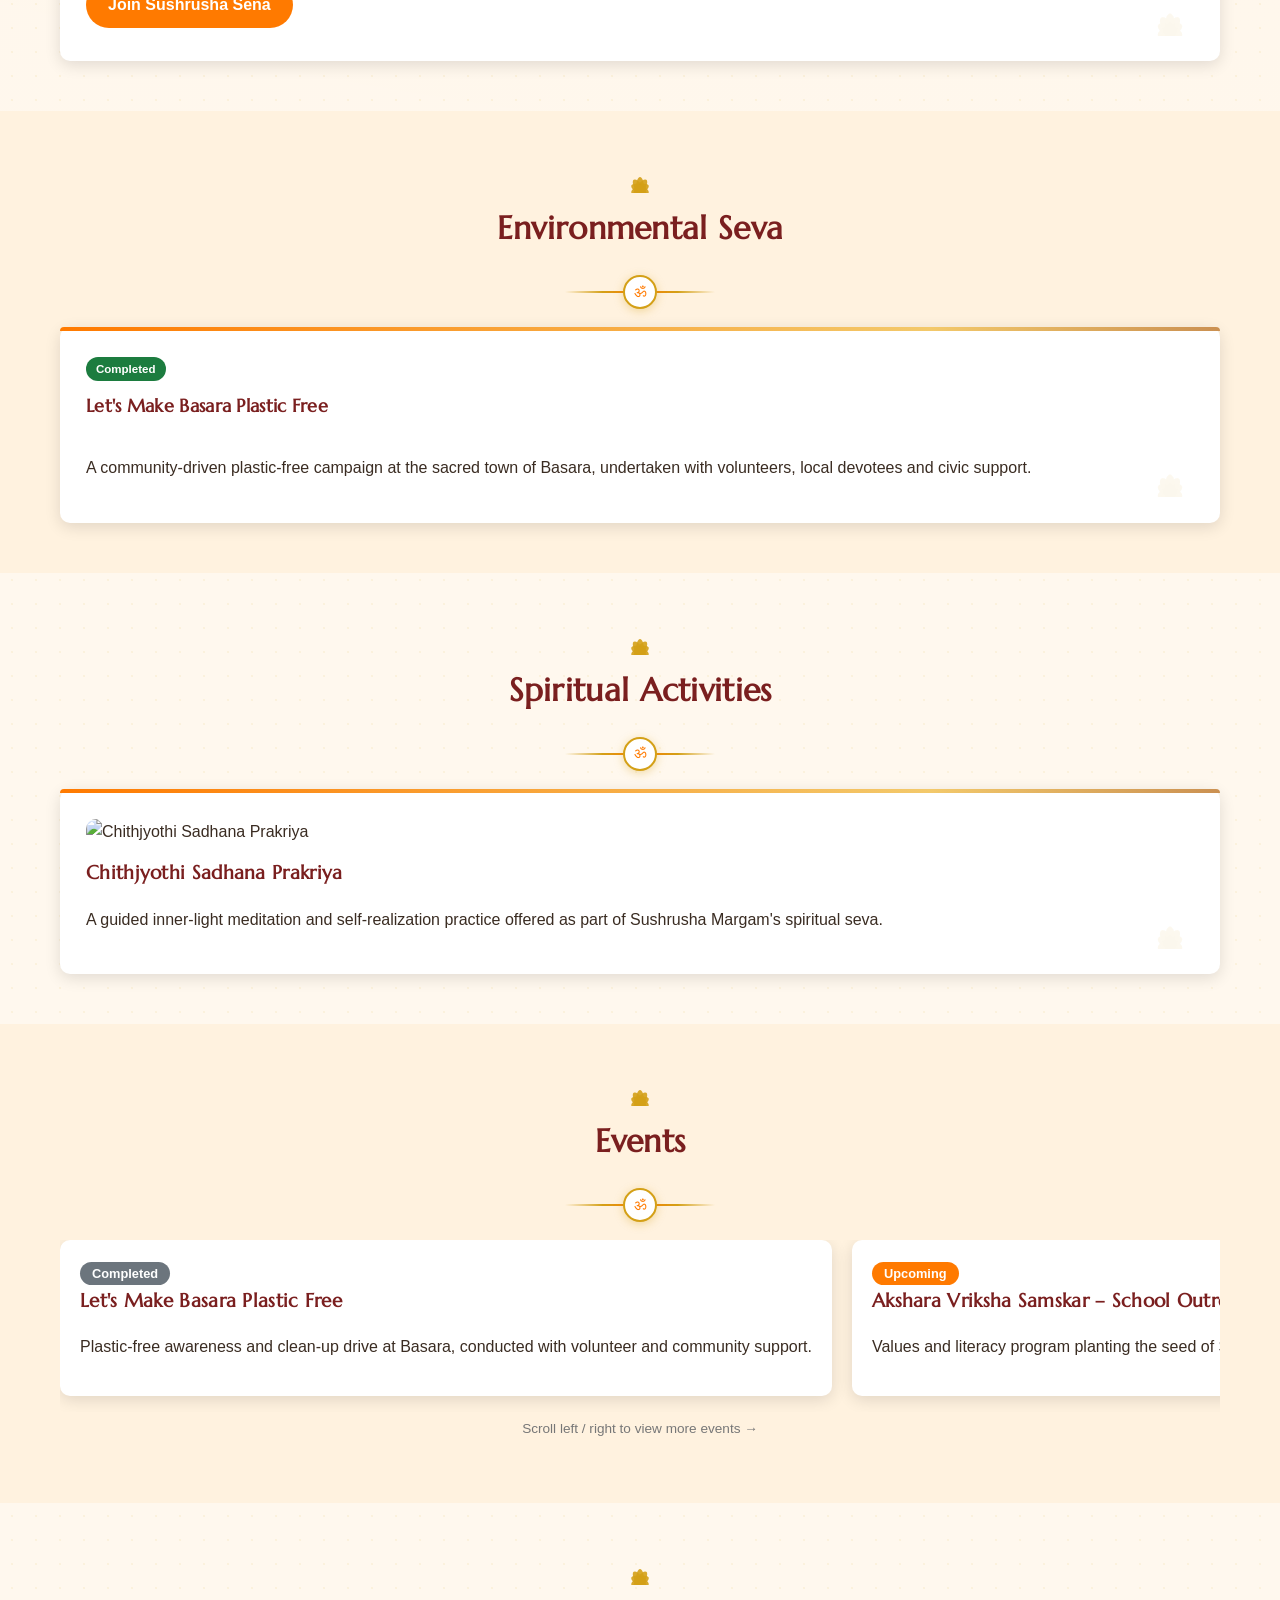
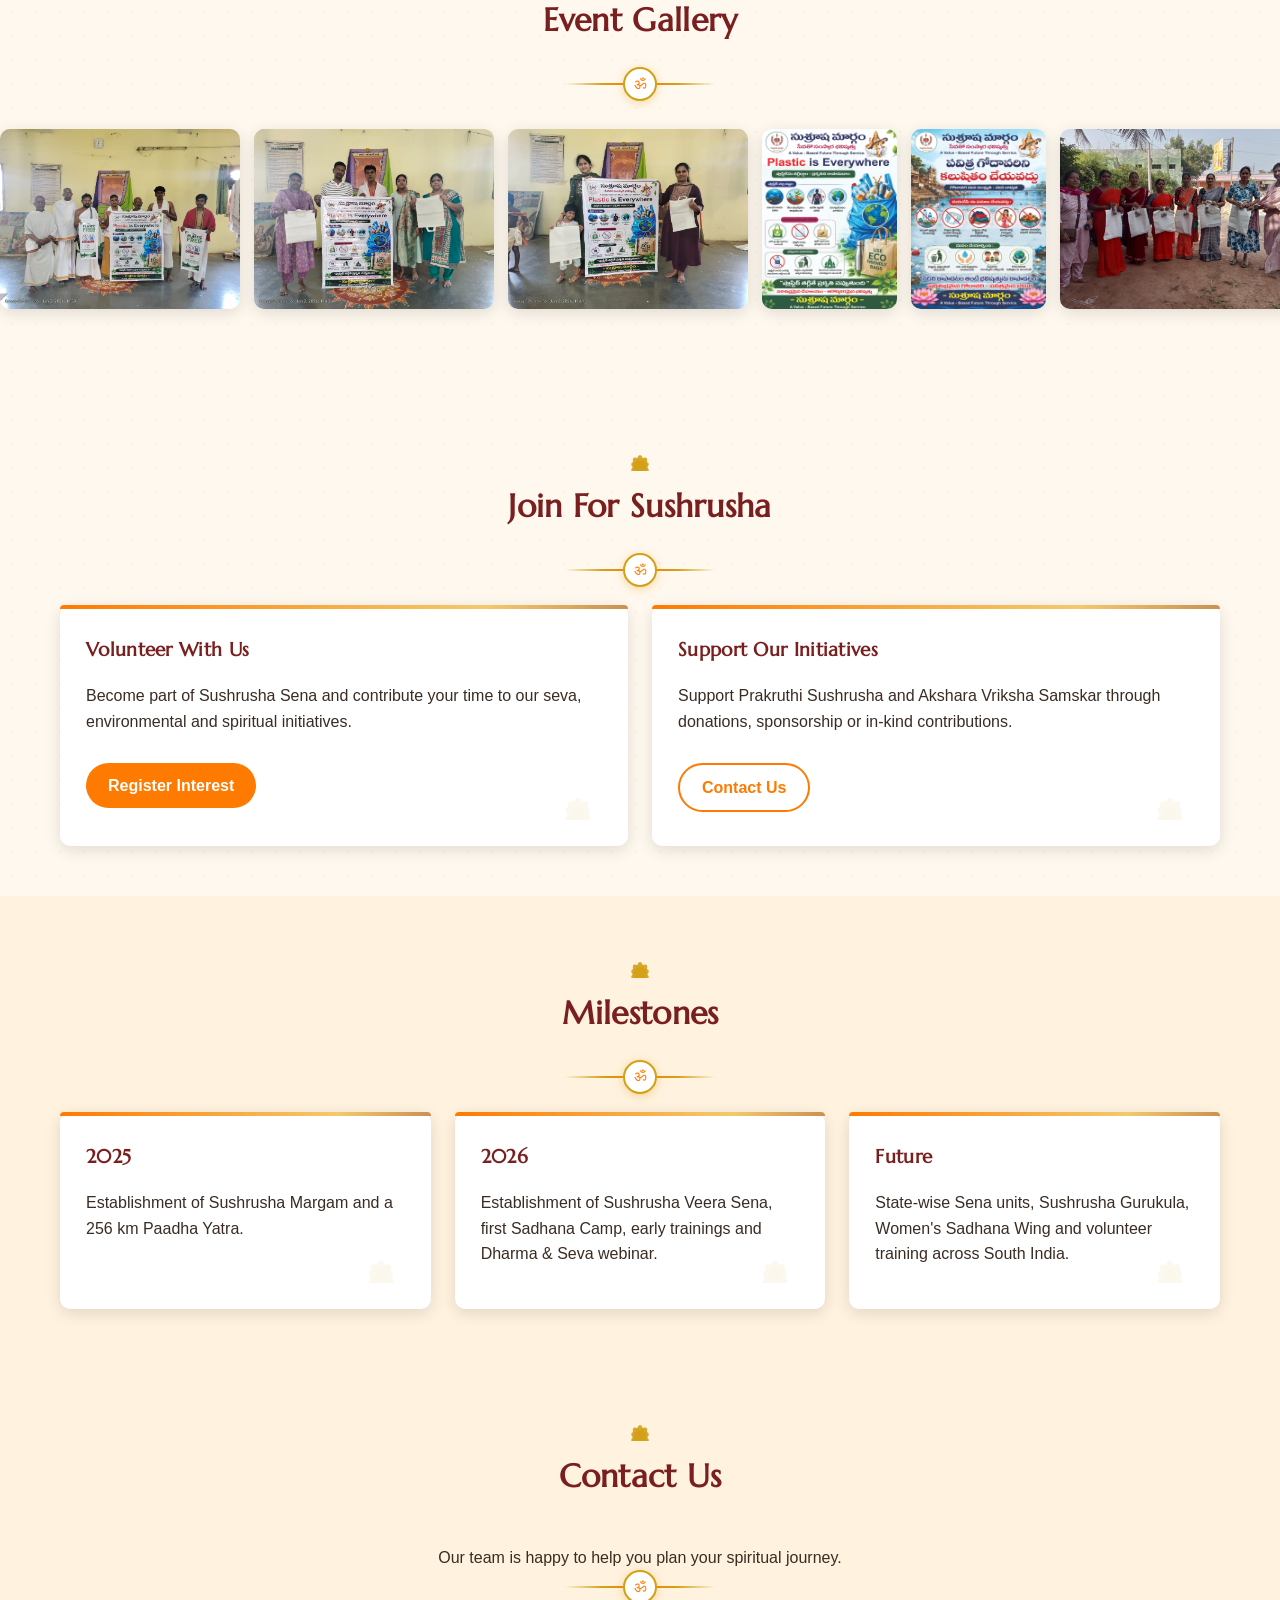
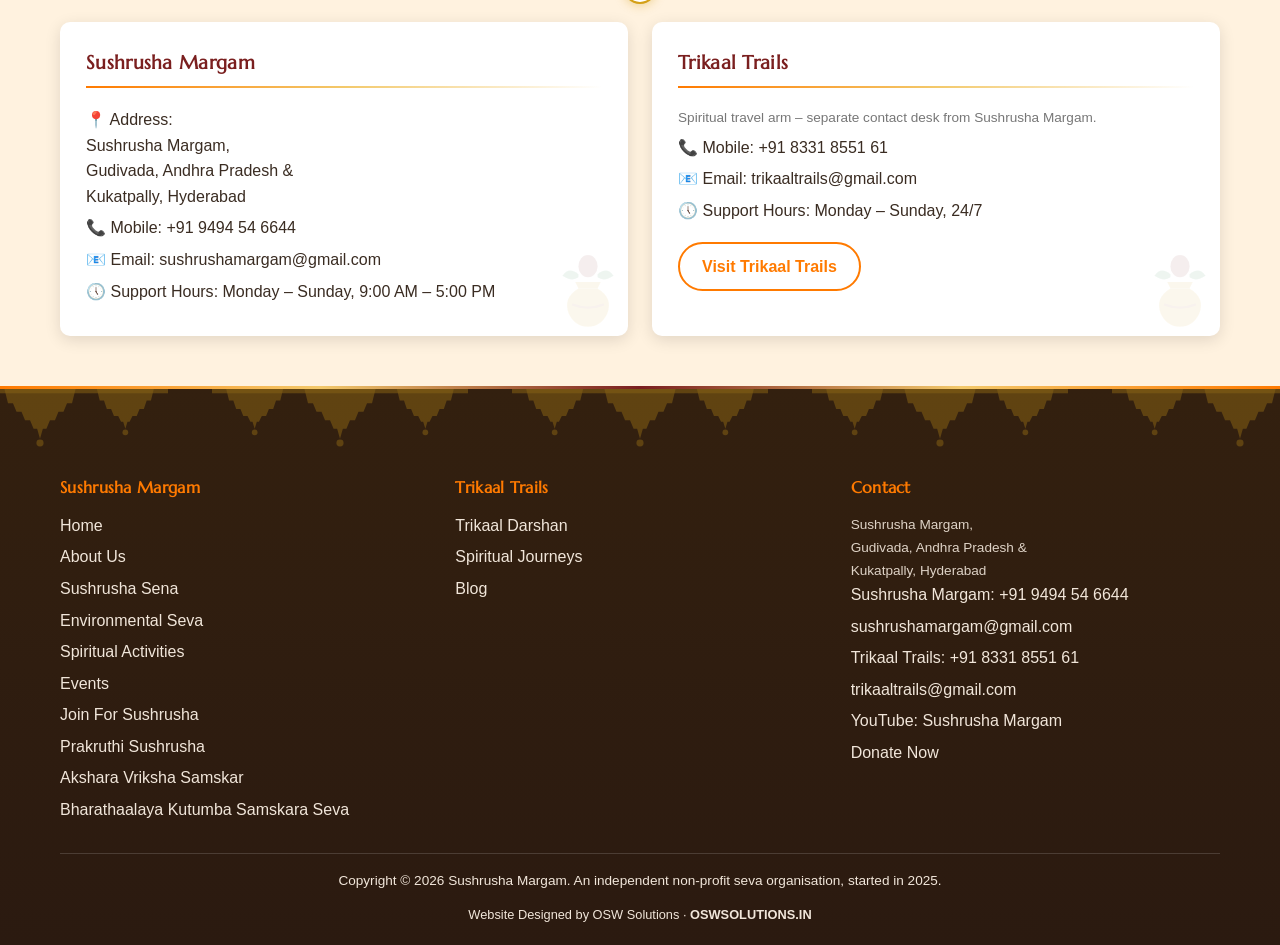
==== commit a50ab4c5: "Add auto-scrolling event gallery to home page Co-Authored-By: Claude Sonnet 5.5 <noreply@anthropic.c" ====
--- a/index.html
+++ b/index.html
@@ -239,6 +239,19 @@
   </div>
 </section>
 
+<!-- ===== Event Gallery (auto-scroll right to left) ===== -->
+<section id="gallery">
+  <div class="container">
+    <div class="section-title">
+      <h2 data-i18n="home.gallery.title">Event Gallery</h2>
+      <div class="underline"></div>
+    </div>
+  </div>
+  <div class="gallery-marquee" aria-label="Photos from our events">
+    <div class="gallery-track"><img src="assets/events/gallery-1.jpg" alt="Volunteers with the Plastic is Everywhere banner at Basara" loading="lazy"><img src="assets/events/gallery-4.jpg" alt="Volunteers with the plastic-free banner and cloth bags" loading="lazy"><img src="assets/events/gallery-5.jpg" alt="Families receiving cloth bags at Basara" loading="lazy"><img src="assets/events/gallery-2.jpg" alt="Plastic is Everywhere awareness poster" loading="lazy"><img src="assets/events/gallery-3.jpg" alt="Do not pollute the holy Godavari awareness poster" loading="lazy"><img src="assets/events/gallery-6.jpg" alt="Women volunteers holding cloth bags and seed balls" loading="lazy"><img src="assets/events/gallery-7.jpg" alt="Vriksha Vanam seed ball distribution stall" loading="lazy"><img src="assets/events/gallery-8.jpg" alt="Children holding seed balls" loading="lazy"><img src="assets/events/gallery-1.jpg" alt="" loading="lazy" aria-hidden="true"><img src="assets/events/gallery-4.jpg" alt="" loading="lazy" aria-hidden="true"><img src="assets/events/gallery-5.jpg" alt="" loading="lazy" aria-hidden="true"><img src="assets/events/gallery-2.jpg" alt="" loading="lazy" aria-hidden="true"><img src="assets/events/gallery-3.jpg" alt="" loading="lazy" aria-hidden="true"><img src="assets/events/gallery-6.jpg" alt="" loading="lazy" aria-hidden="true"><img src="assets/events/gallery-7.jpg" alt="" loading="lazy" aria-hidden="true"><img src="assets/events/gallery-8.jpg" alt="" loading="lazy" aria-hidden="true"></div>
+  </div>
+</section>
+
 <!-- ===== Join For Sushrusha ===== -->
 <section id="join">
   <div class="container">
--- a/css/style.css
+++ b/css/style.css
@@ -1080,3 +1080,12 @@
 @media (prefers-reduced-motion: reduce) {
   .announce-overlay, .announce-box { animation: none; }
 }
+
+/* ---- Event gallery marquee (right to left) ---- */
+.gallery-marquee { overflow: hidden; padding: 10px 0 30px; }
+.gallery-track { display: flex; gap: 14px; width: max-content; animation: gallery-scroll 40s linear infinite; }
+.gallery-marquee:hover .gallery-track { animation-play-state: paused; }
+.gallery-track img { height: 180px; width: auto; border-radius: var(--radius); box-shadow: var(--shadow); object-fit: cover; flex: none; }
+@keyframes gallery-scroll { from { transform: translateX(0); } to { transform: translateX(calc(-50% - 7px)); } }
+@media (max-width: 600px) { .gallery-track img { height: 130px; } }
+@media (prefers-reduced-motion: reduce) { .gallery-track { animation: none; } .gallery-marquee { overflow-x: auto; } }
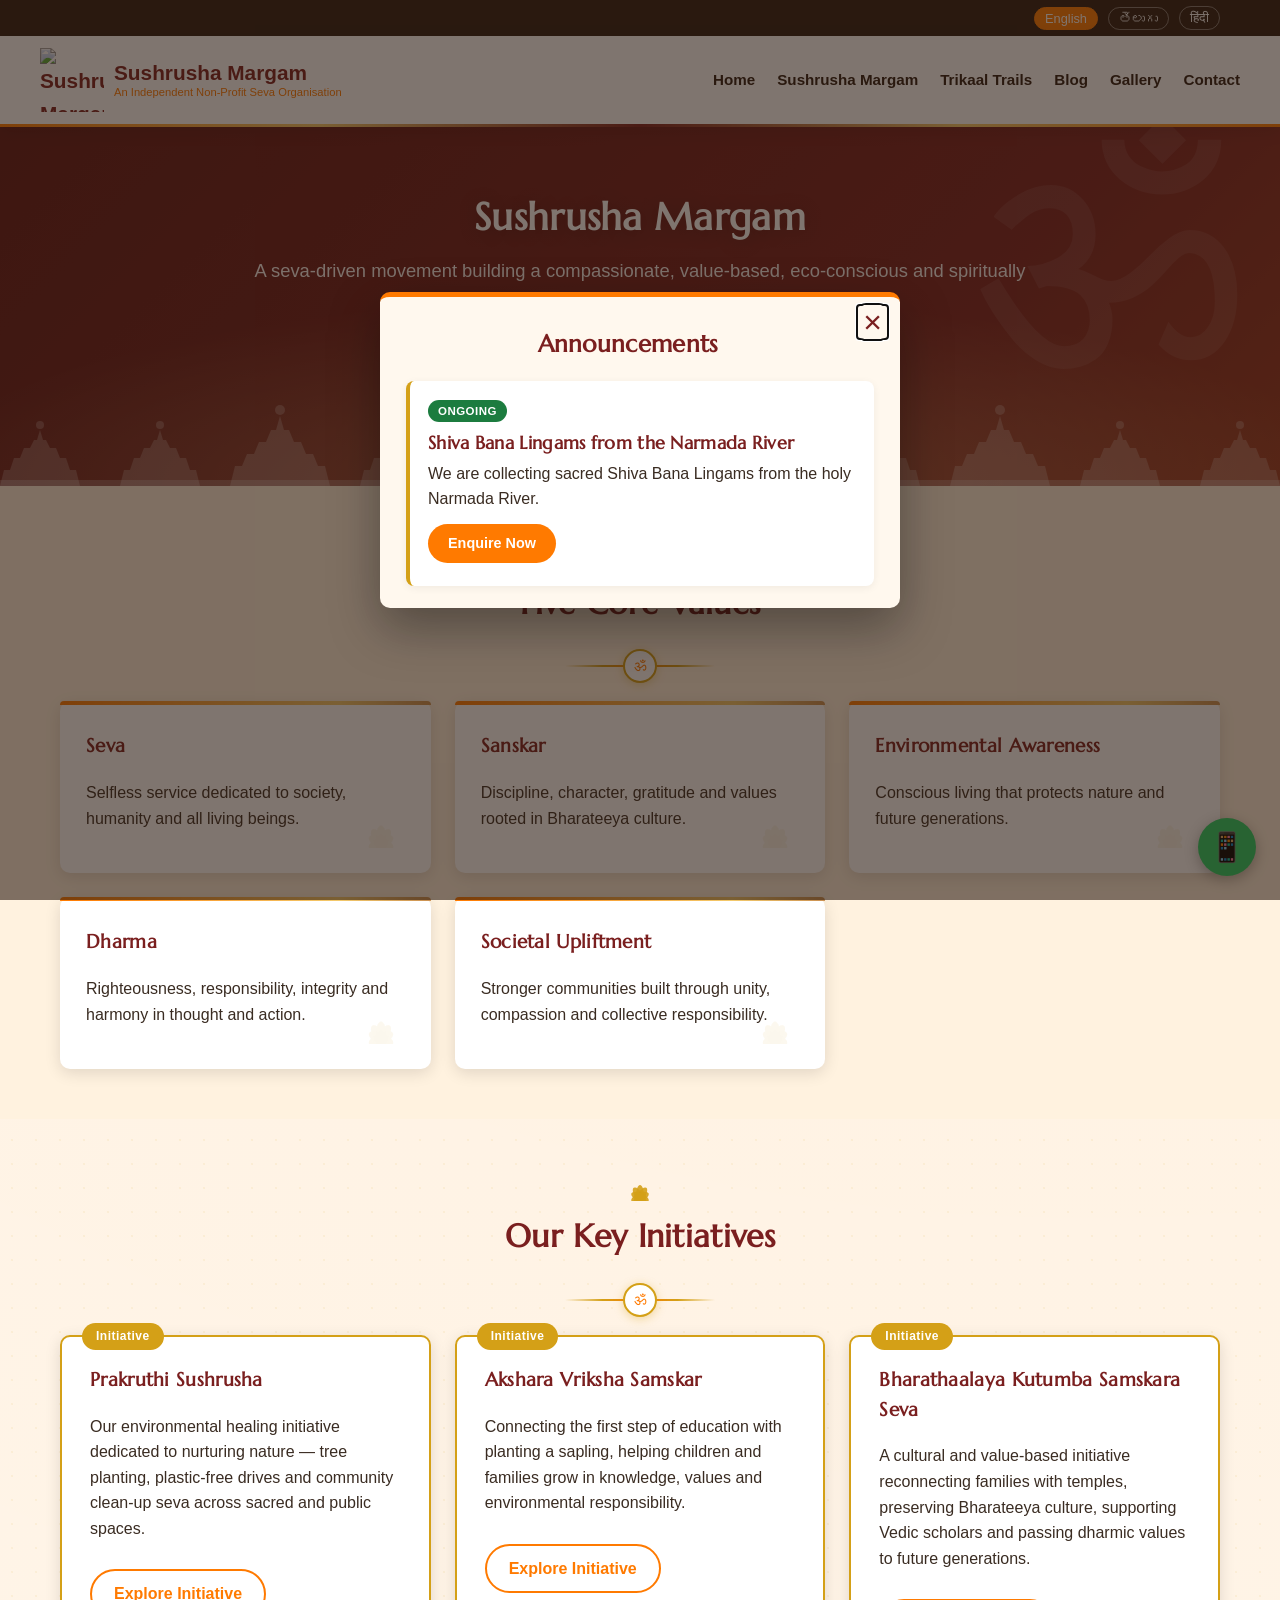
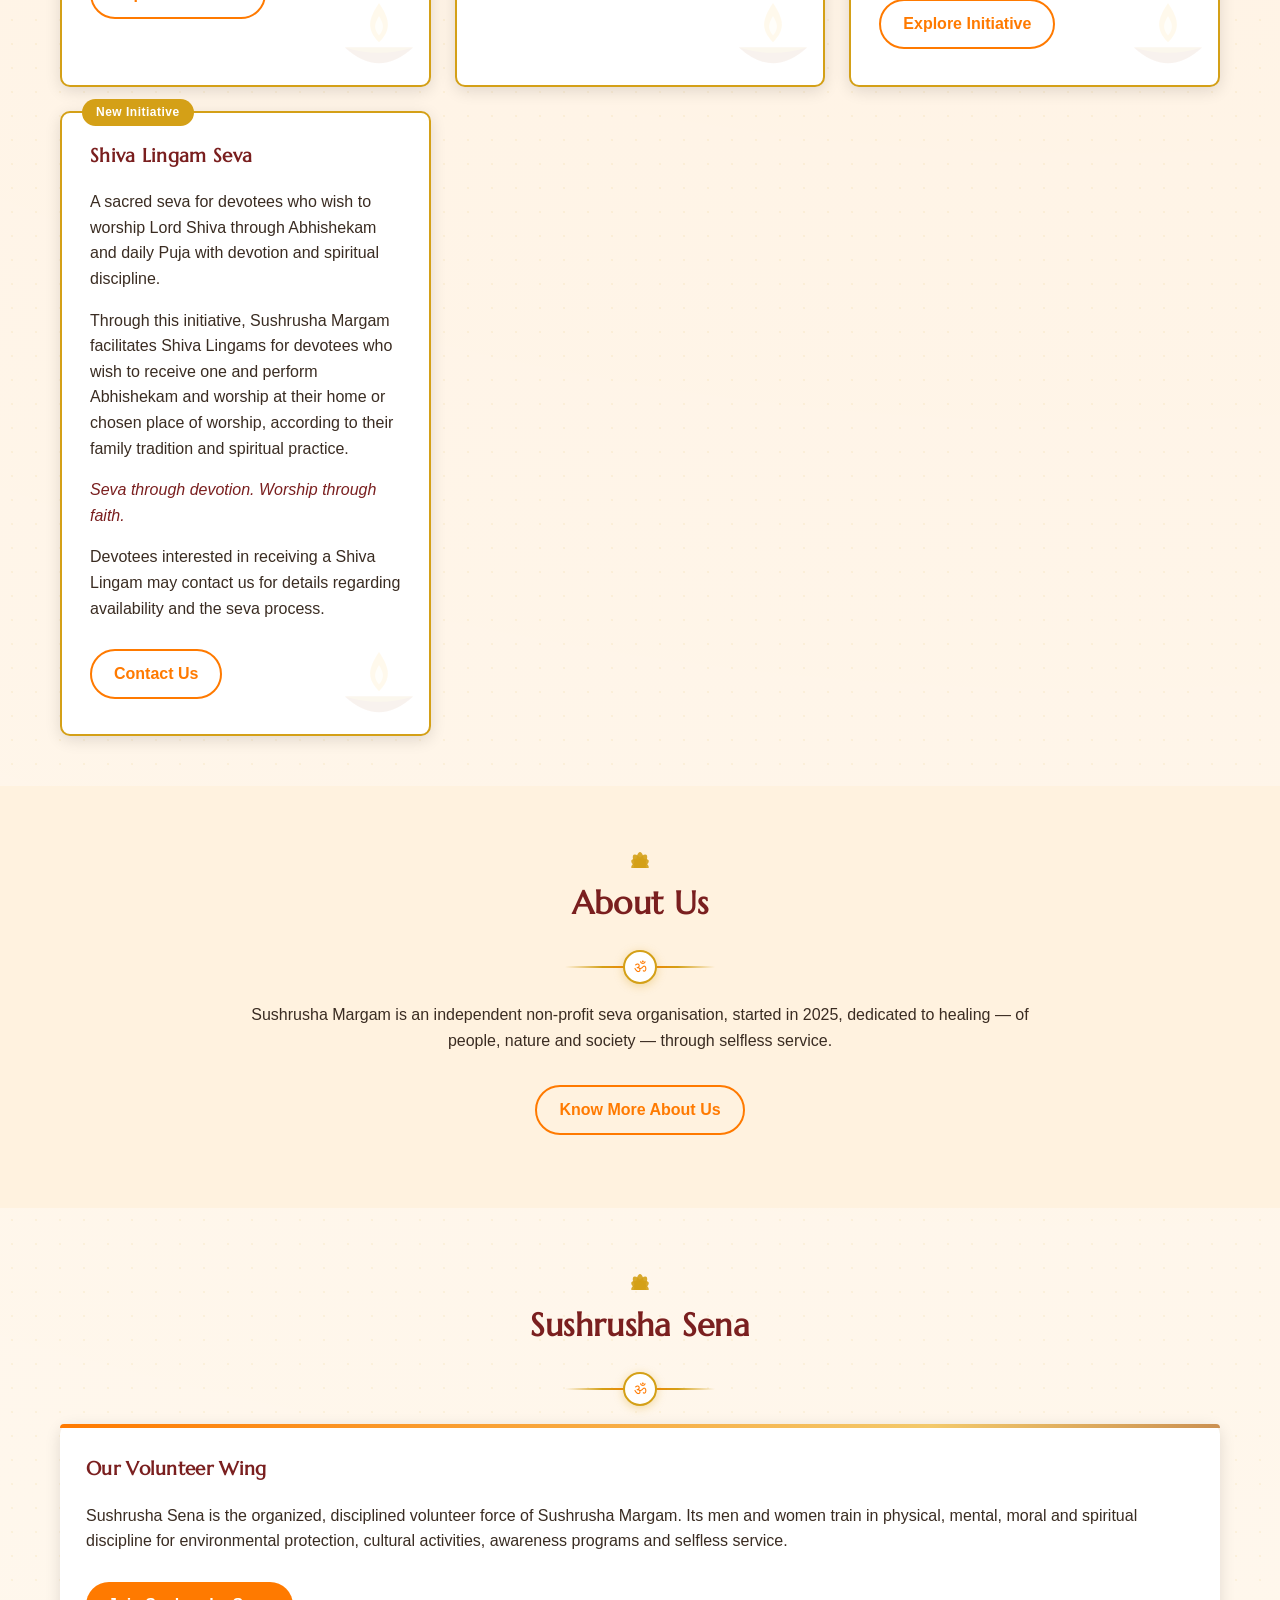
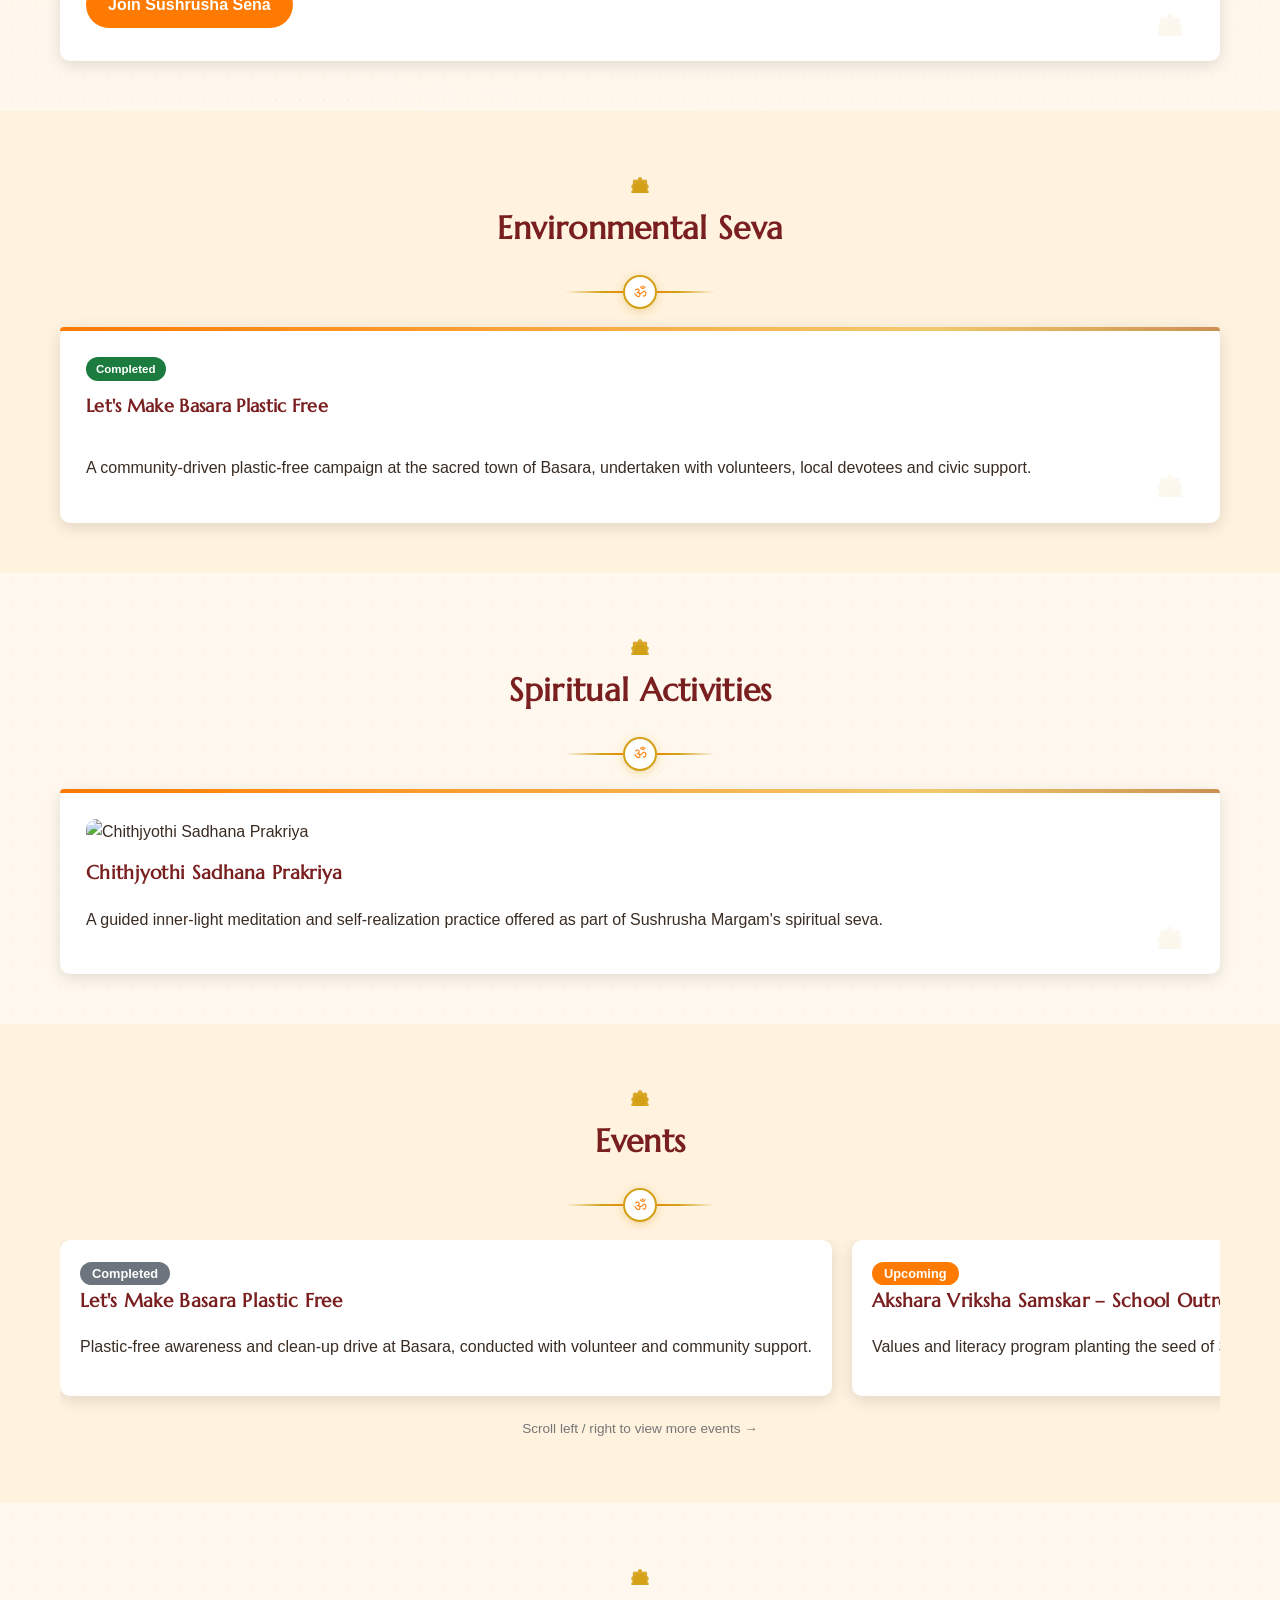
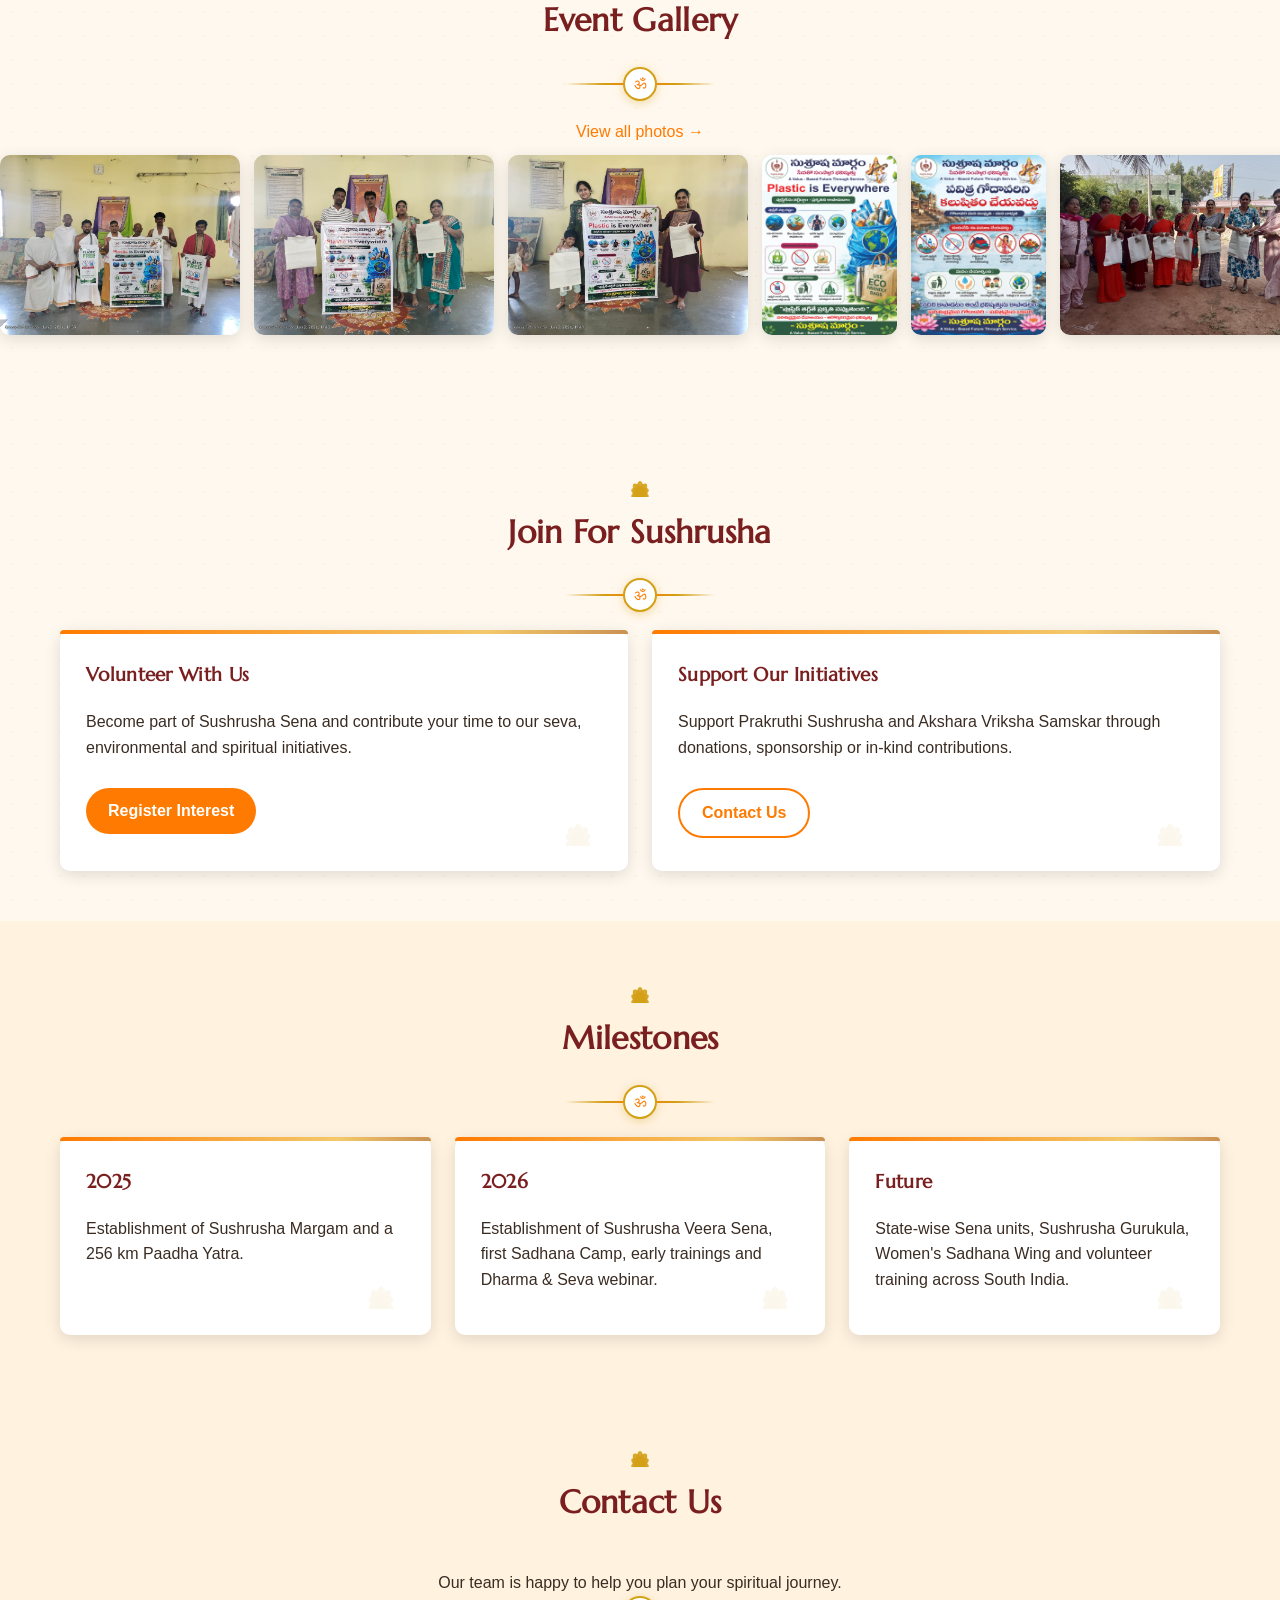
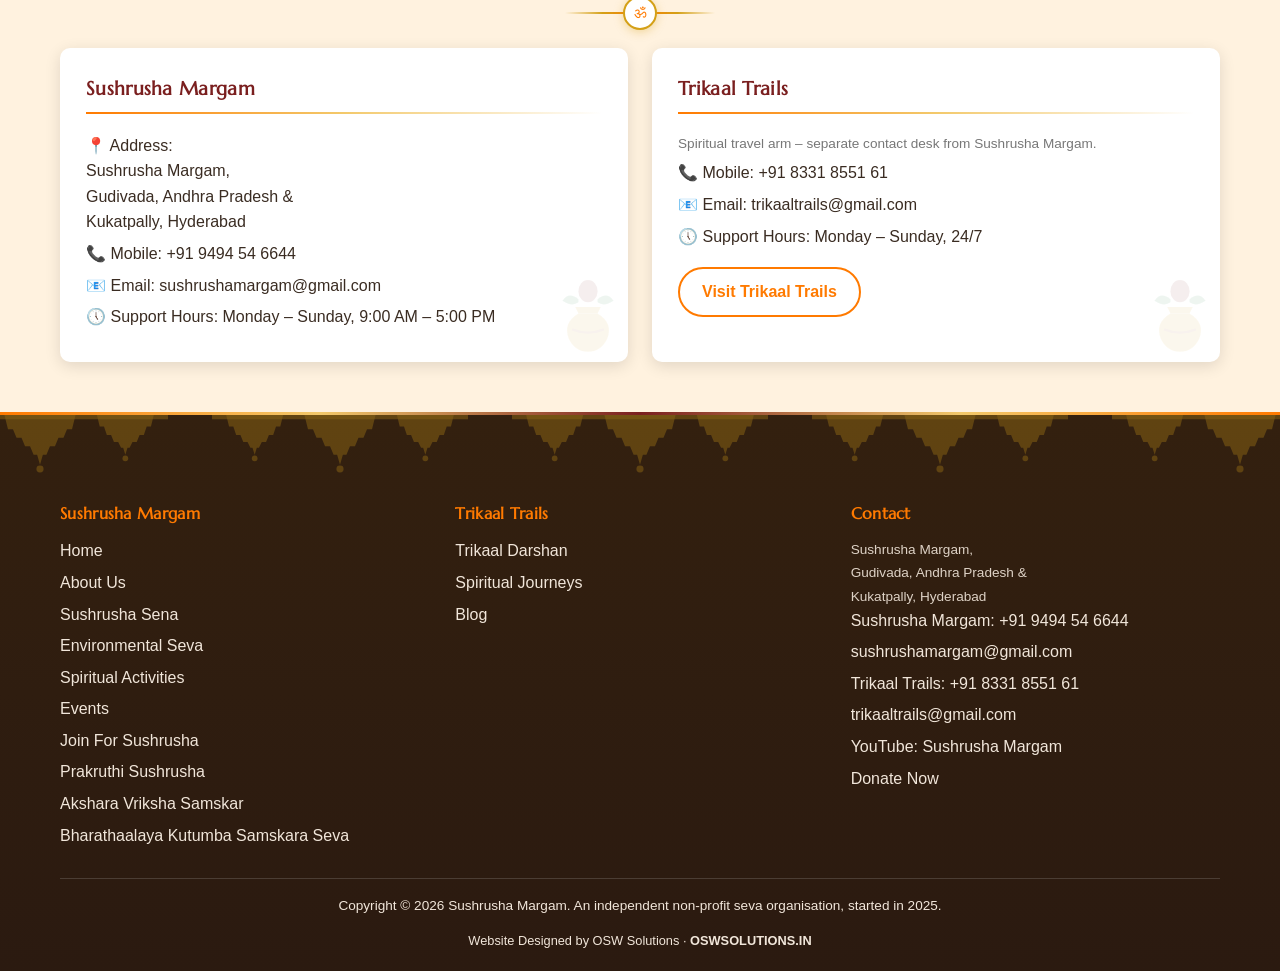
==== commit f61ccc07: "Add gallery page with small thumbnails and nav link Co-Authored-By: Claude Sonnet 5.5 <noreply@anthr" ====
--- a/index.html
+++ b/index.html
@@ -57,6 +57,7 @@
           </ul>
         </li>
         <li><a href="blog.html" data-i18n="nav.blog">Blog</a></li>
+        <li><a href="gallery.html">Gallery</a></li>
         <li><a href="#contact" data-i18n="nav.contact">Contact</a></li>
       </ul>
     </nav>
@@ -246,9 +247,10 @@
       <h2 data-i18n="home.gallery.title">Event Gallery</h2>
       <div class="underline"></div>
     </div>
+    <p style="text-align:center;margin:0"><a href="gallery.html">View all photos &rarr;</a></p>
   </div>
   <div class="gallery-marquee" aria-label="Photos from our events">
-    <div class="gallery-track"><img src="assets/events/gallery-1.jpg" alt="Volunteers with the Plastic is Everywhere banner at Basara" loading="lazy"><img src="assets/events/gallery-4.jpg" alt="Volunteers with the plastic-free banner and cloth bags" loading="lazy"><img src="assets/events/gallery-5.jpg" alt="Families receiving cloth bags at Basara" loading="lazy"><img src="assets/events/gallery-2.jpg" alt="Plastic is Everywhere awareness poster" loading="lazy"><img src="assets/events/gallery-3.jpg" alt="Do not pollute the holy Godavari awareness poster" loading="lazy"><img src="assets/events/gallery-6.jpg" alt="Women volunteers holding cloth bags and seed balls" loading="lazy"><img src="assets/events/gallery-7.jpg" alt="Vriksha Vanam seed ball distribution stall" loading="lazy"><img src="assets/events/gallery-8.jpg" alt="Children holding seed balls" loading="lazy"><img src="assets/events/gallery-1.jpg" alt="" loading="lazy" aria-hidden="true"><img src="assets/events/gallery-4.jpg" alt="" loading="lazy" aria-hidden="true"><img src="assets/events/gallery-5.jpg" alt="" loading="lazy" aria-hidden="true"><img src="assets/events/gallery-2.jpg" alt="" loading="lazy" aria-hidden="true"><img src="assets/events/gallery-3.jpg" alt="" loading="lazy" aria-hidden="true"><img src="assets/events/gallery-6.jpg" alt="" loading="lazy" aria-hidden="true"><img src="assets/events/gallery-7.jpg" alt="" loading="lazy" aria-hidden="true"><img src="assets/events/gallery-8.jpg" alt="" loading="lazy" aria-hidden="true"></div>
+    <div class="gallery-track"><img src="assets/events/gallery-1.jpg" width="1599" height="1200" alt="Volunteers with the Plastic is Everywhere banner at Basara"><img src="assets/events/gallery-4.jpg" width="1599" height="1200" alt="Volunteers with the plastic-free banner and cloth bags"><img src="assets/events/gallery-5.jpg" width="1599" height="1200" alt="Families receiving cloth bags at Basara"><img src="assets/events/gallery-2.jpg" width="1200" height="1600" alt="Plastic is Everywhere awareness poster"><img src="assets/events/gallery-3.jpg" width="1200" height="1600" alt="Do not pollute the holy Godavari awareness poster"><img src="assets/events/gallery-6.jpg" width="1600" height="1200" alt="Women volunteers holding cloth bags and seed balls"><img src="assets/events/gallery-7.jpg" width="1600" height="1200" alt="Vriksha Vanam seed ball distribution stall"><img src="assets/events/gallery-8.jpg" width="1600" height="1200" alt="Children holding seed balls"><img src="assets/events/gallery-1.jpg" width="1599" height="1200" alt="" aria-hidden="true"><img src="assets/events/gallery-4.jpg" width="1599" height="1200" alt="" aria-hidden="true"><img src="assets/events/gallery-5.jpg" width="1599" height="1200" alt="" aria-hidden="true"><img src="assets/events/gallery-2.jpg" width="1200" height="1600" alt="" aria-hidden="true"><img src="assets/events/gallery-3.jpg" width="1200" height="1600" alt="" aria-hidden="true"><img src="assets/events/gallery-6.jpg" width="1600" height="1200" alt="" aria-hidden="true"><img src="assets/events/gallery-7.jpg" width="1600" height="1200" alt="" aria-hidden="true"><img src="assets/events/gallery-8.jpg" width="1600" height="1200" alt="" aria-hidden="true"></div>
   </div>
 </section>
 
--- a/css/style.css
+++ b/css/style.css
@@ -1085,7 +1085,15 @@
 .gallery-marquee { overflow: hidden; padding: 10px 0 30px; }
 .gallery-track { display: flex; gap: 14px; width: max-content; animation: gallery-scroll 40s linear infinite; }
 .gallery-marquee:hover .gallery-track { animation-play-state: paused; }
-.gallery-track img { height: 180px; width: auto; border-radius: var(--radius); box-shadow: var(--shadow); object-fit: cover; flex: none; }
+.gallery-track img { height: 180px; width: auto; max-width: none; max-height: 180px; border-radius: var(--radius); box-shadow: var(--shadow); object-fit: cover; flex: none; }
 @keyframes gallery-scroll { from { transform: translateX(0); } to { transform: translateX(calc(-50% - 7px)); } }
-@media (max-width: 600px) { .gallery-track img { height: 130px; } }
+@media (max-width: 900px) { .gallery-track img { height: 140px; max-height: 140px; } }
+@media (max-width: 600px) { .gallery-track img { height: 110px; max-height: 110px; } .gallery-track { gap: 10px; } }
 @media (prefers-reduced-motion: reduce) { .gallery-track { animation: none; } .gallery-marquee { overflow-x: auto; } }
+
+/* ---- Gallery page grid (small thumbnails on all screens) ---- */
+.gallery-grid { display: grid; grid-template-columns: repeat(auto-fill, 160px); gap: 12px; justify-content: center; margin-top: 20px; }
+.gallery-grid .g-item { display: block; height: 120px; overflow: hidden; border-radius: var(--radius); box-shadow: var(--shadow); }
+.gallery-grid img { width: 100%; height: 100%; object-fit: cover; display: block; transition: transform .2s; }
+.gallery-grid .g-item:hover img { transform: scale(1.06); }
+@media (max-width: 600px) { .gallery-grid { grid-template-columns: repeat(auto-fill, 100px); gap: 8px; } .gallery-grid .g-item { height: 80px; } }
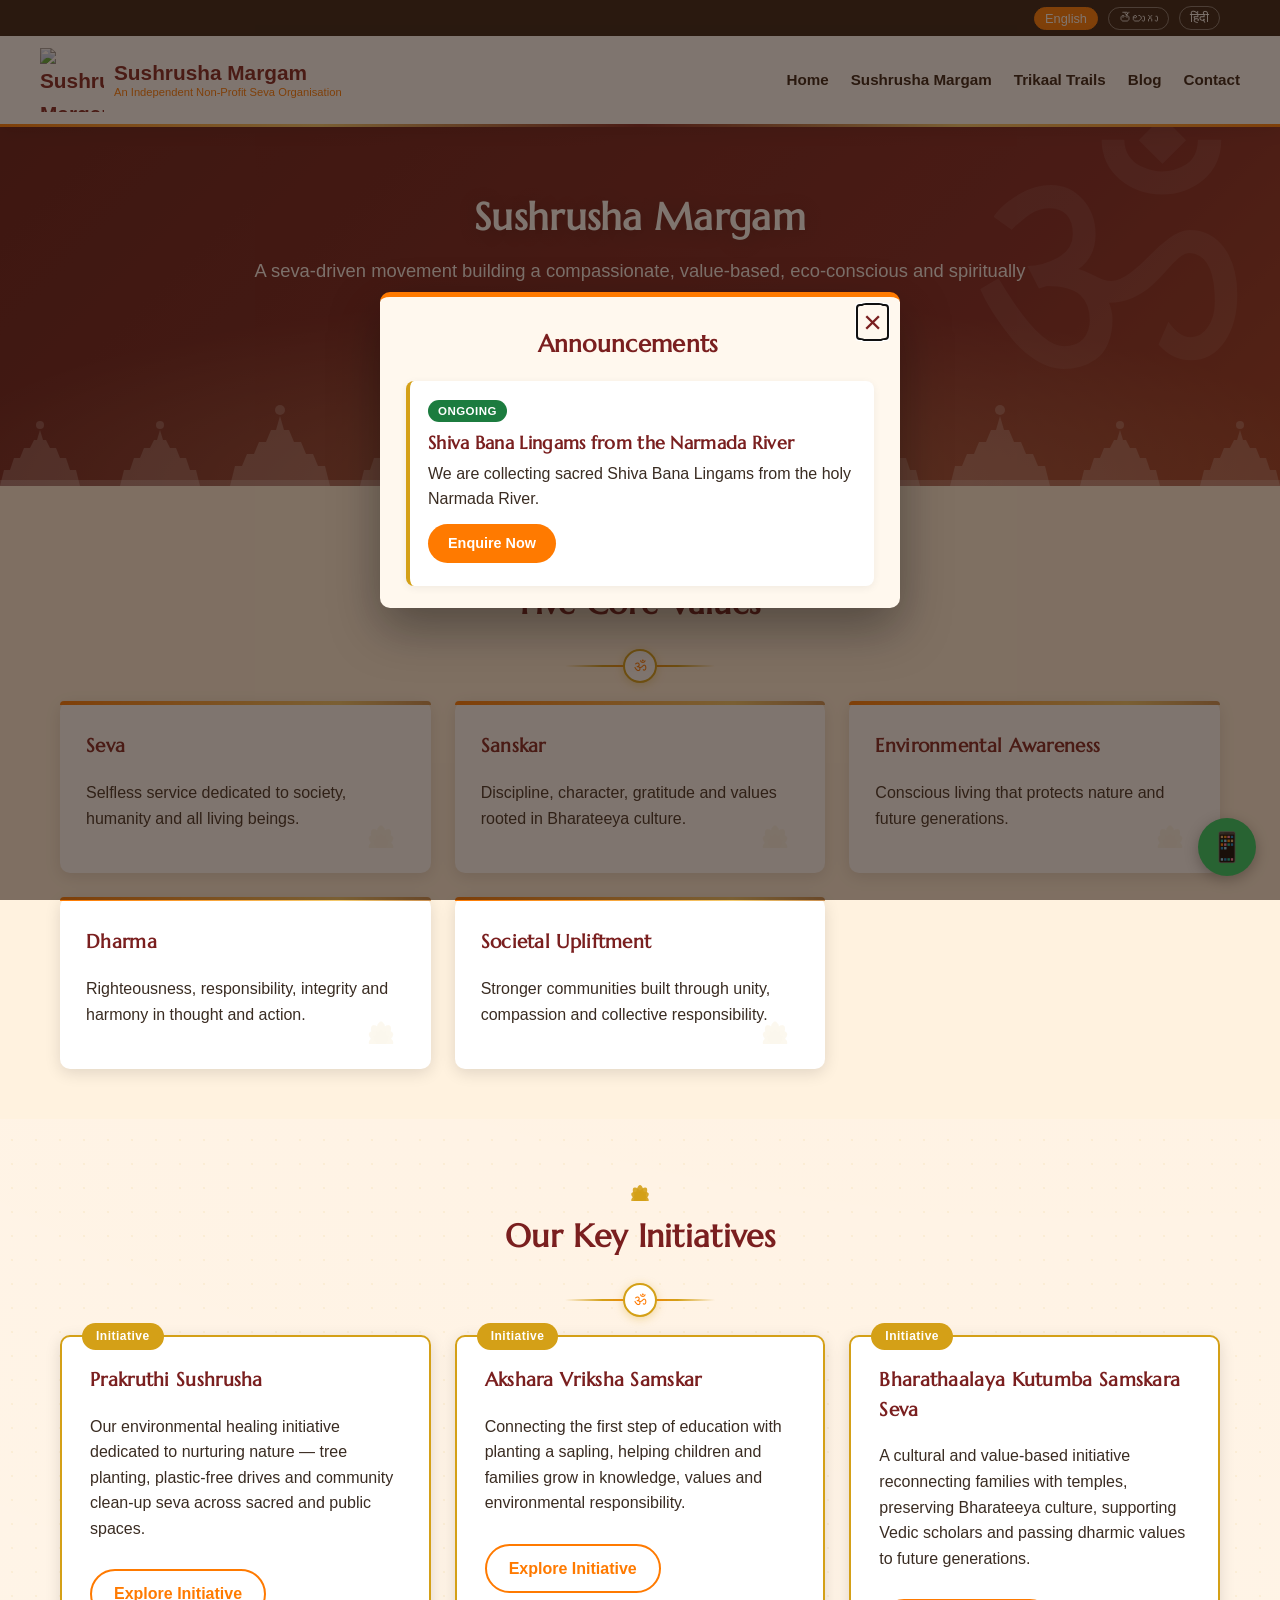
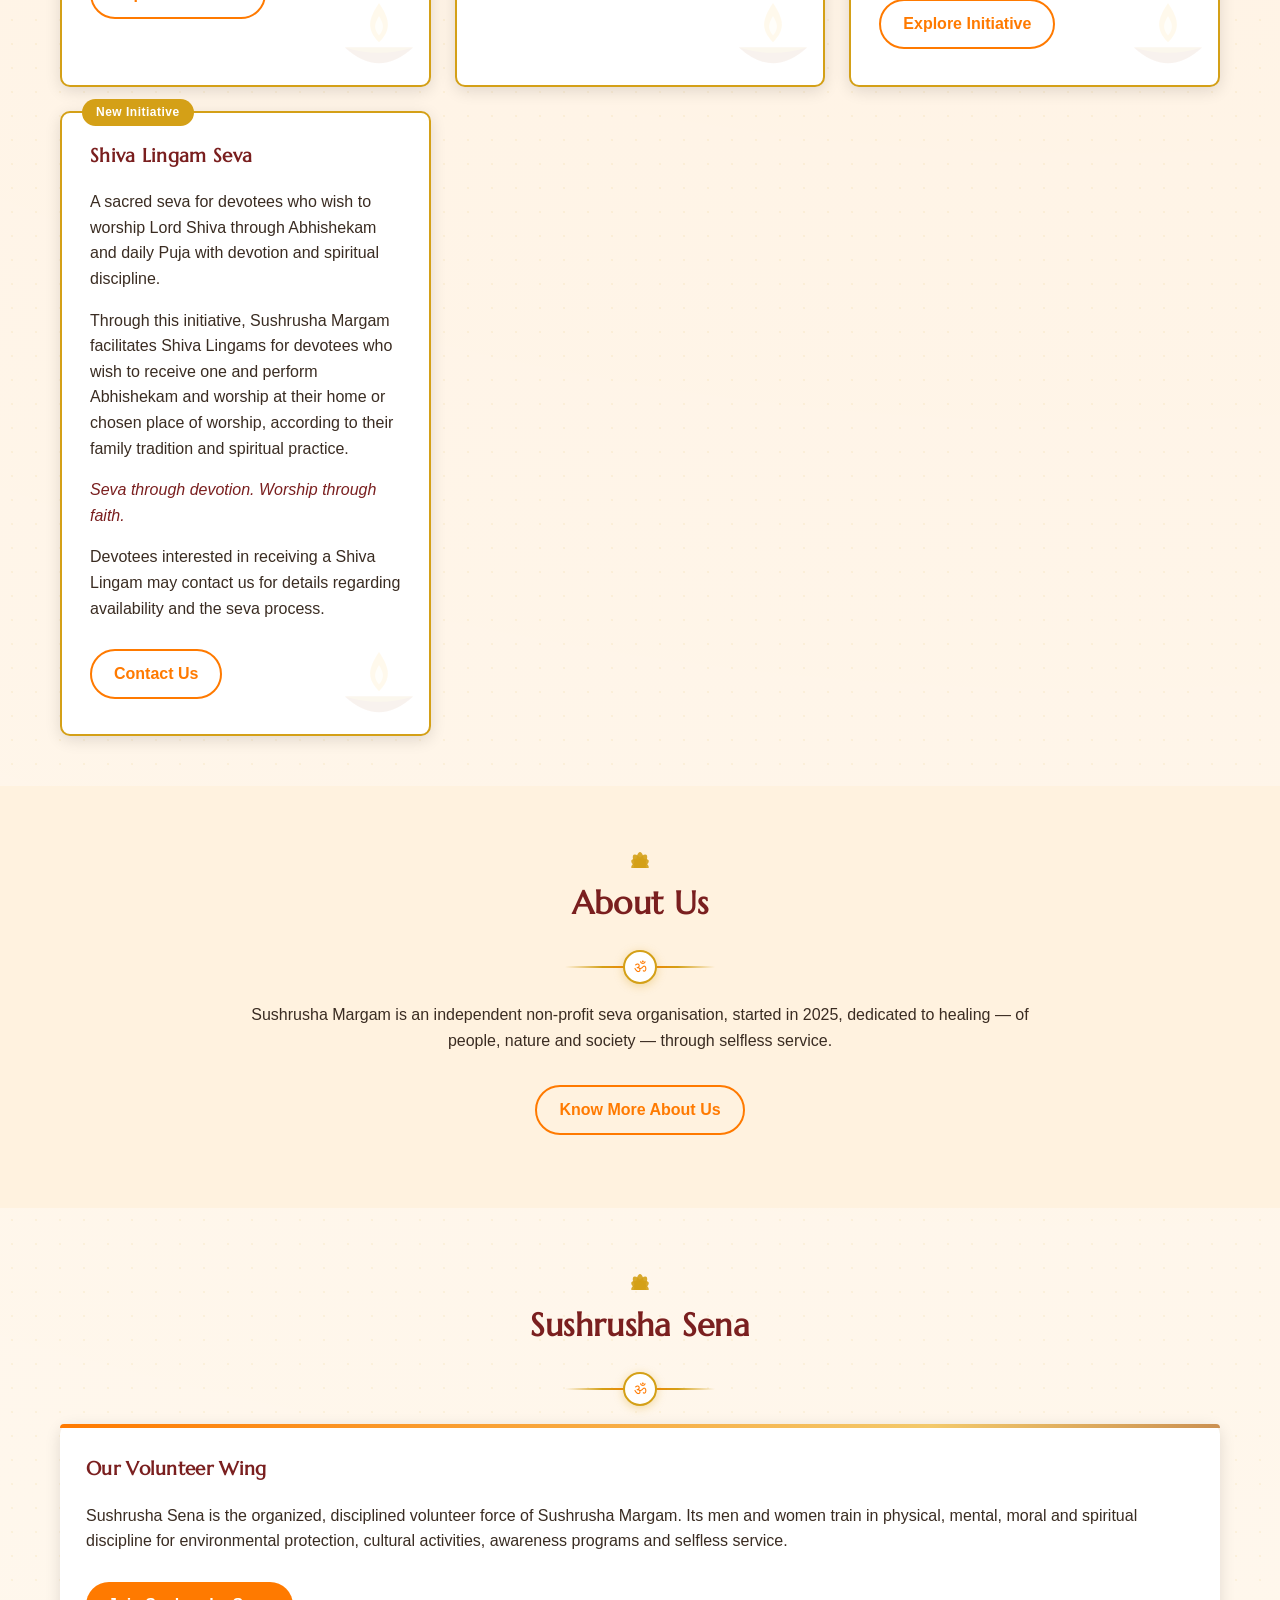
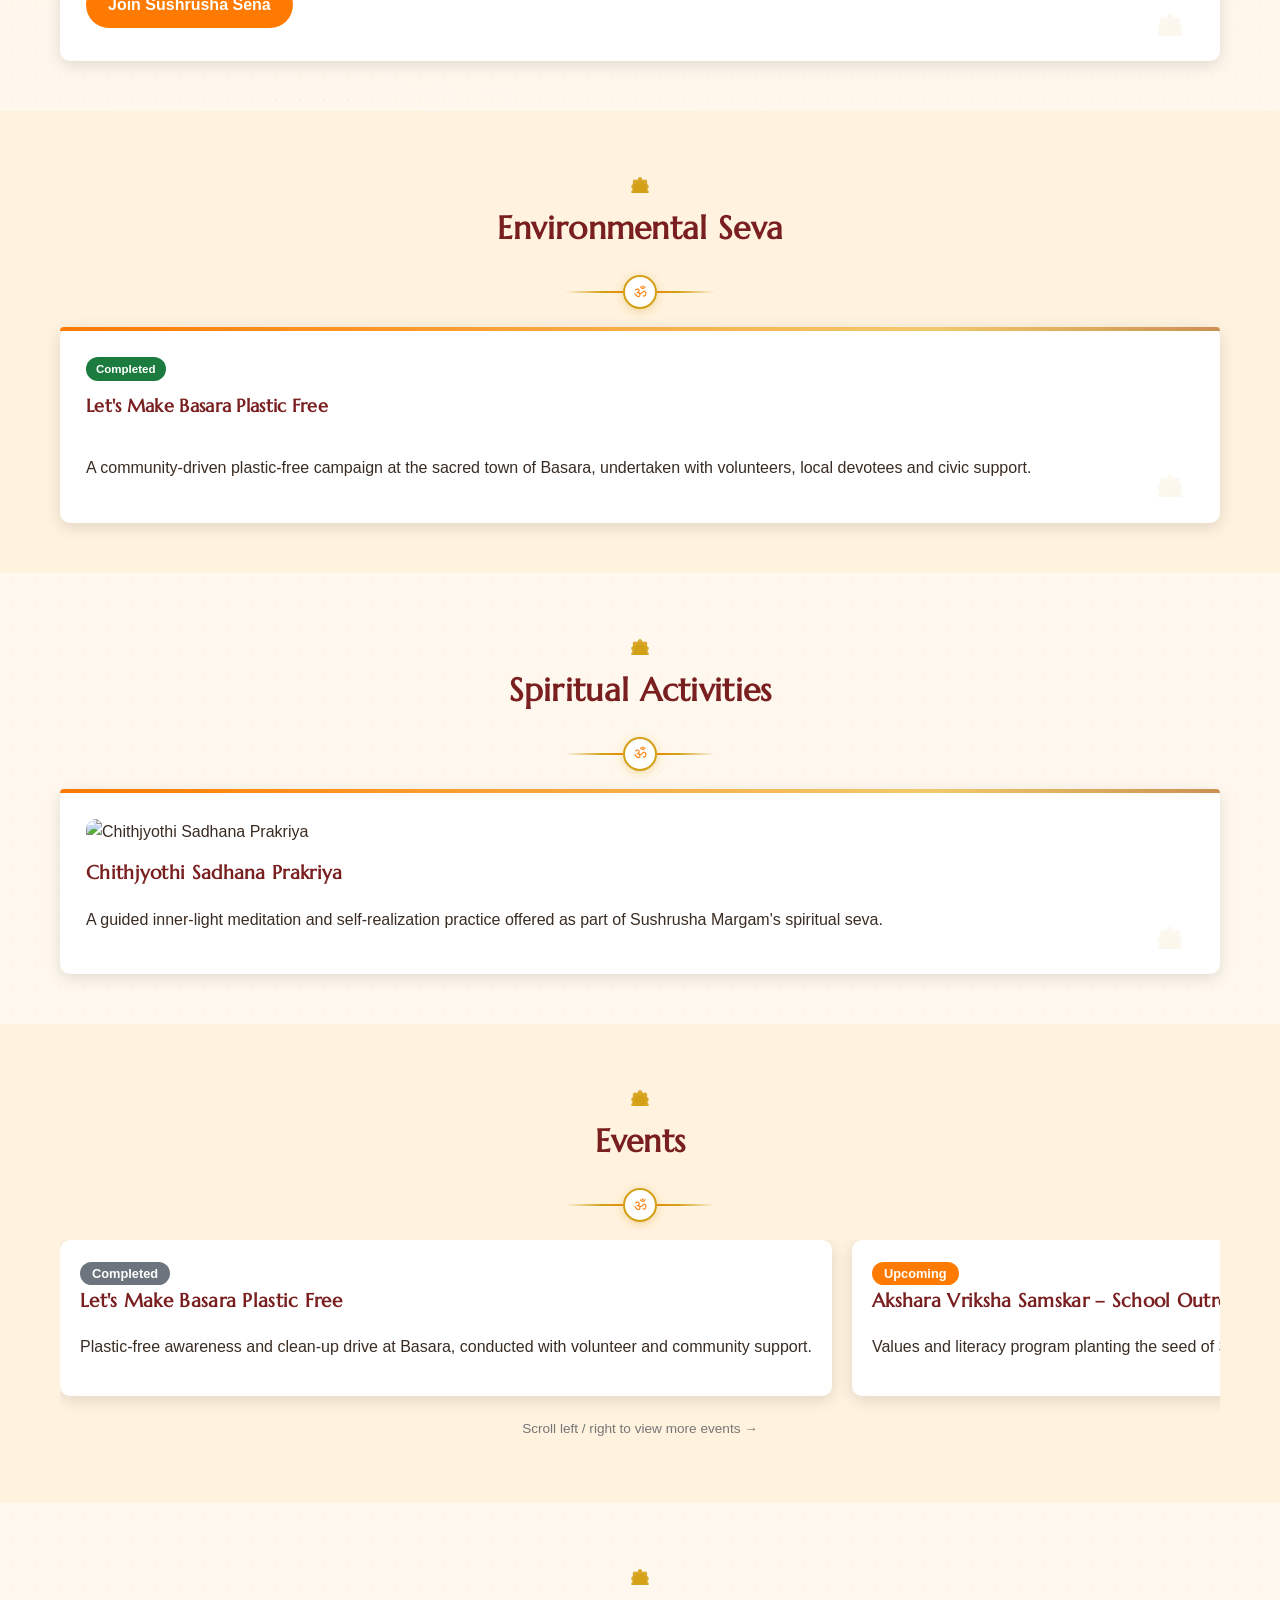
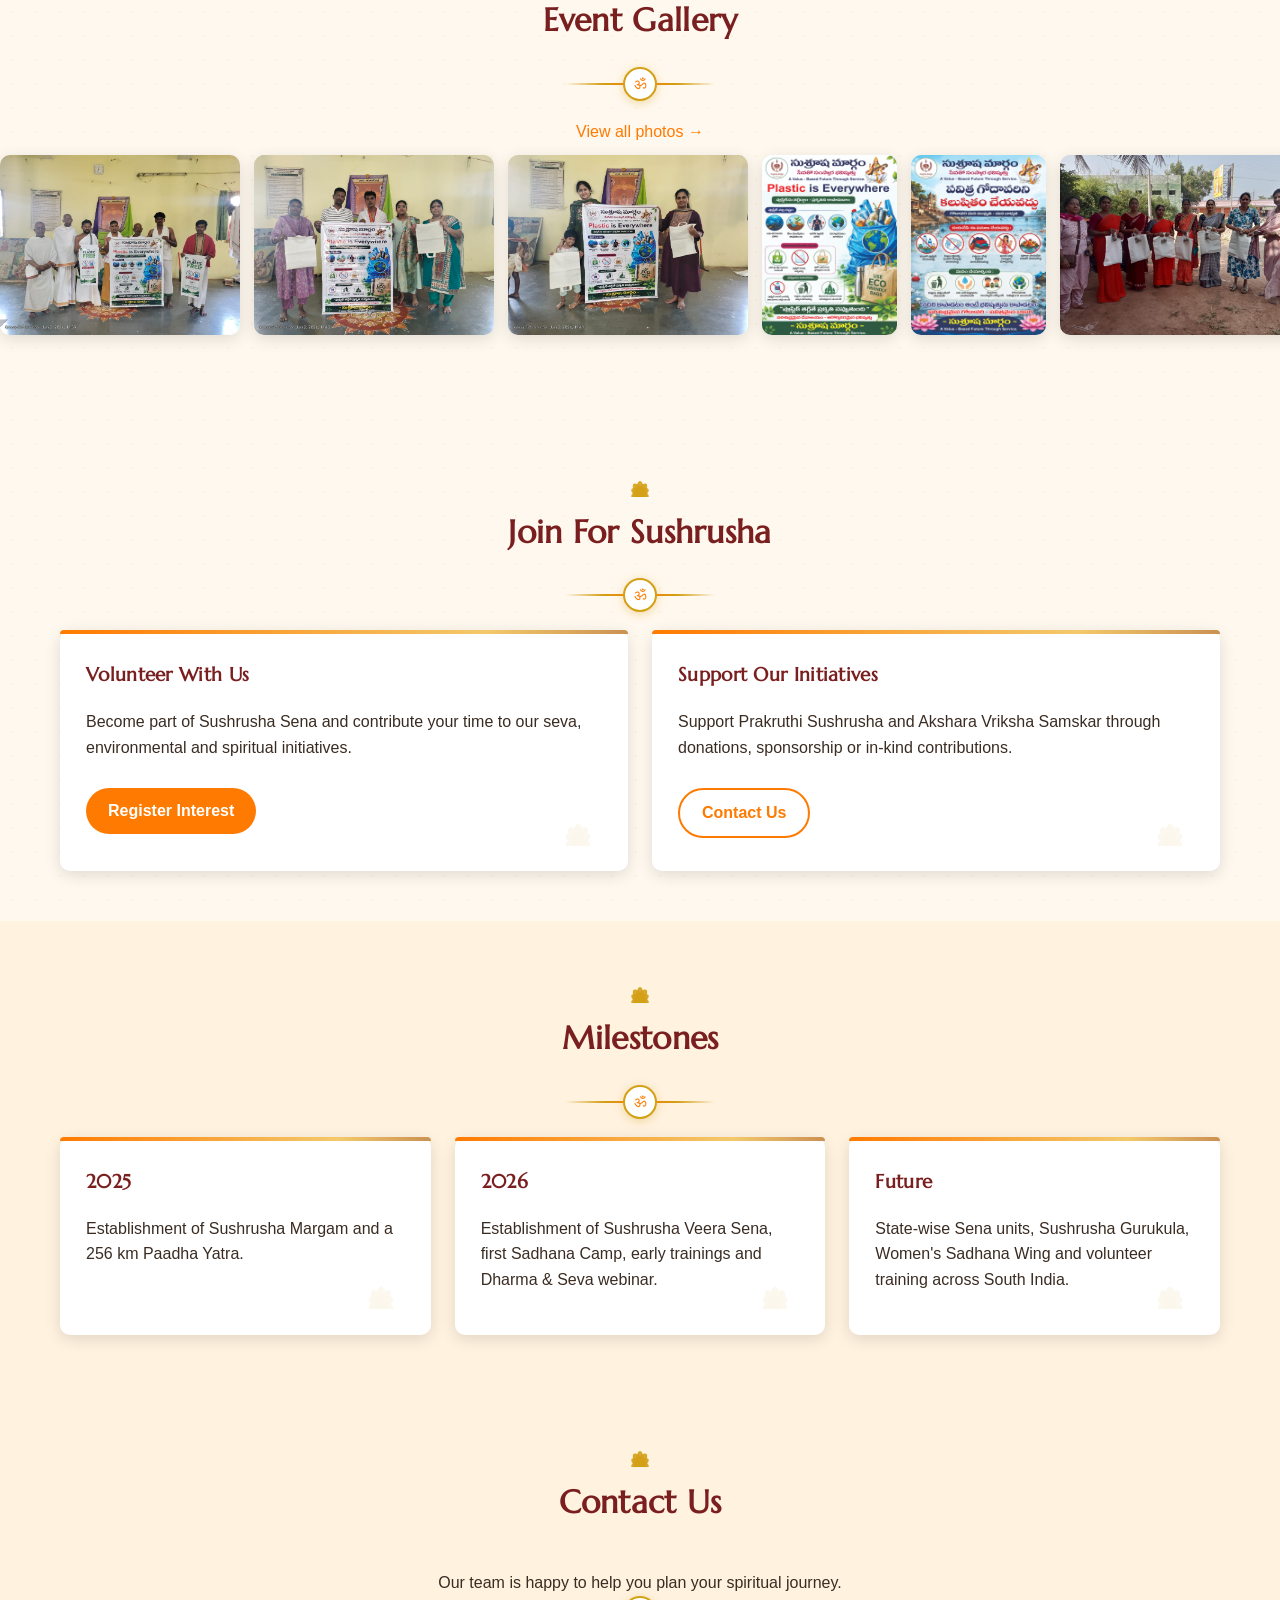
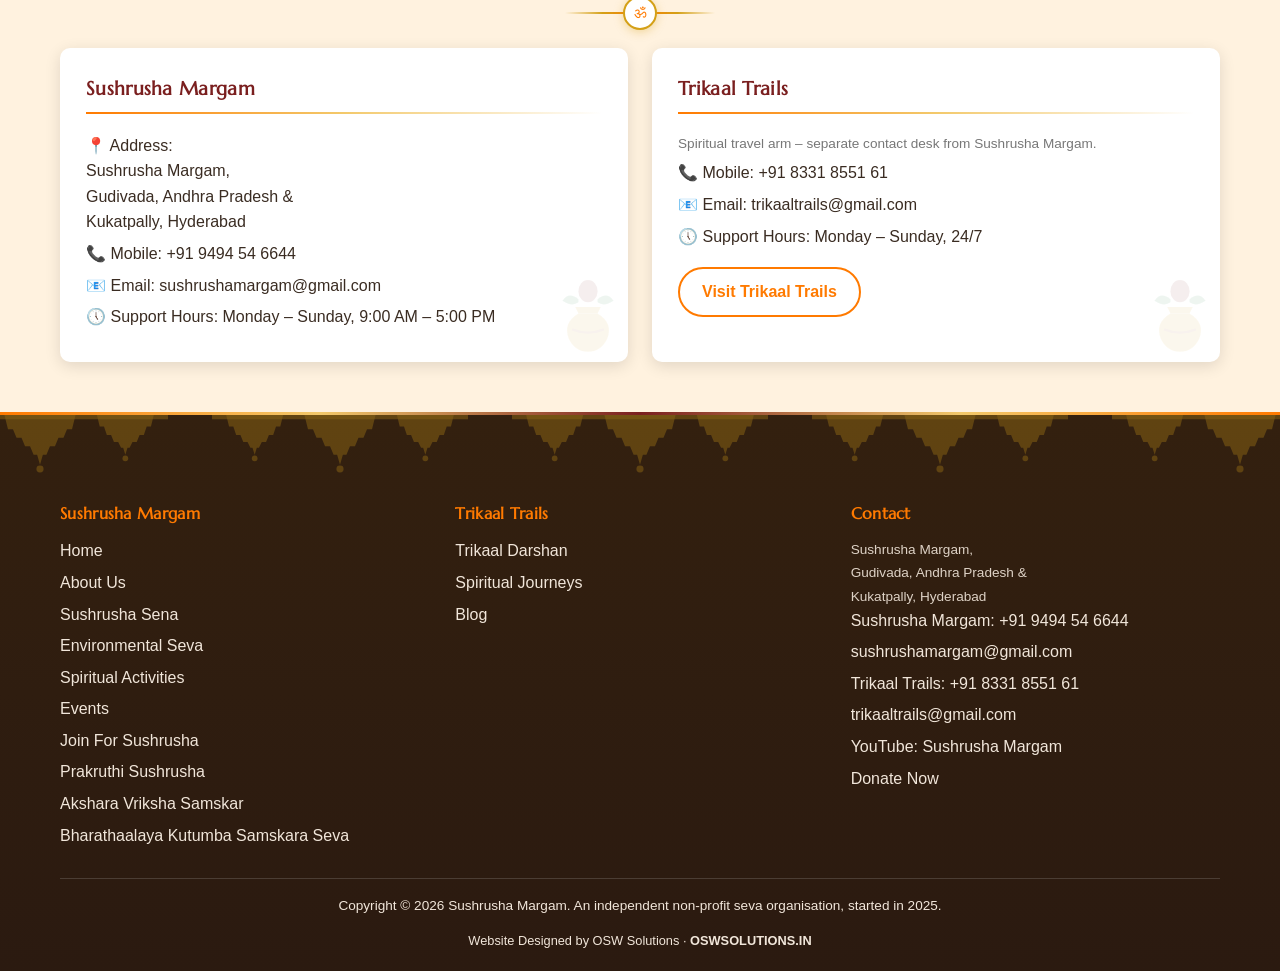
==== commit c6309925: "Move Gallery under Sushrusha Margam submenu Co-Authored-By: Claude Sonnet 5.5 <noreply@anthropic.com" ====
--- a/index.html
+++ b/index.html
@@ -45,6 +45,7 @@
             <li><a href="prakruthi-sushrusha.html">Environmental Seva</a></li>
             <li><a href="#spiritual">Spiritual Activities</a></li>
             <li><a href="#events">Events</a></li>
+            <li><a href="gallery.html">Gallery</a></li>
             <li><a href="#join">Join Sushrusha</a></li>
           </ul>
         </li>
@@ -57,7 +58,6 @@
           </ul>
         </li>
         <li><a href="blog.html" data-i18n="nav.blog">Blog</a></li>
-        <li><a href="gallery.html">Gallery</a></li>
         <li><a href="#contact" data-i18n="nav.contact">Contact</a></li>
       </ul>
     </nav>
